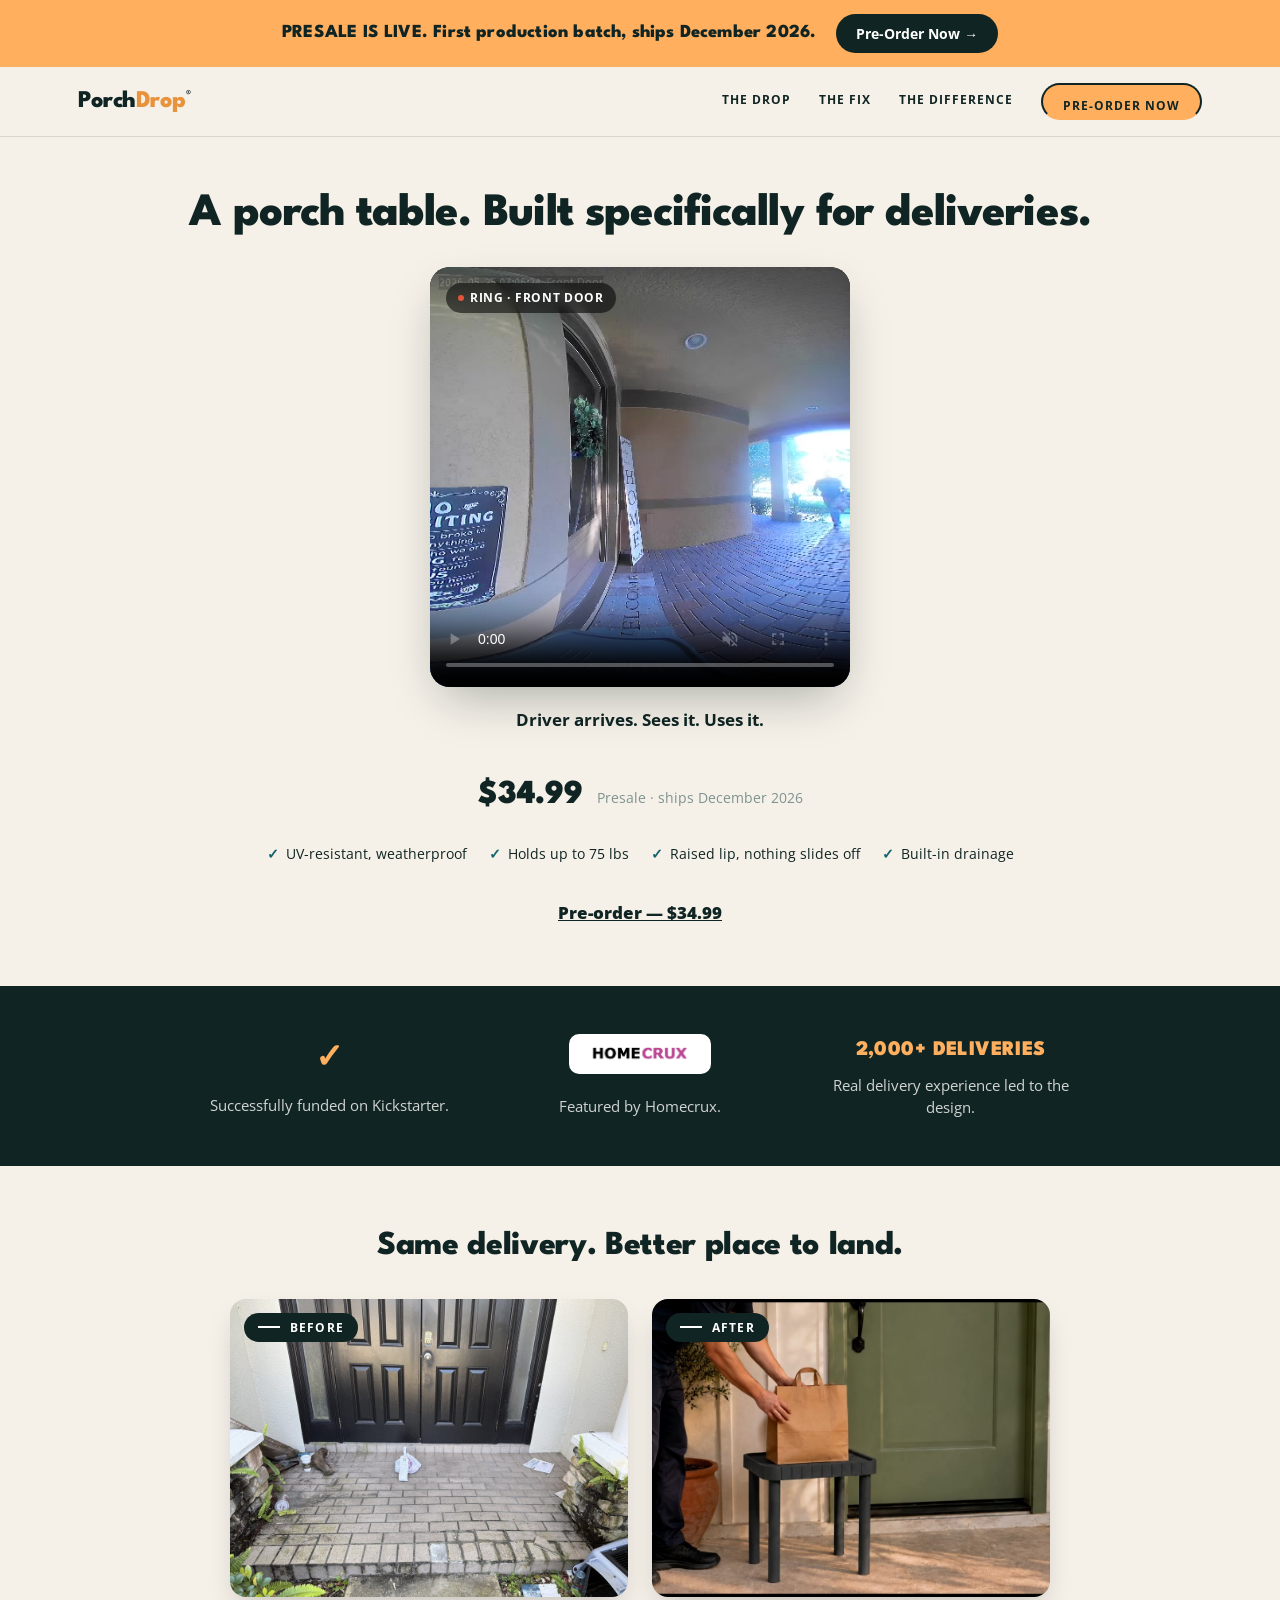
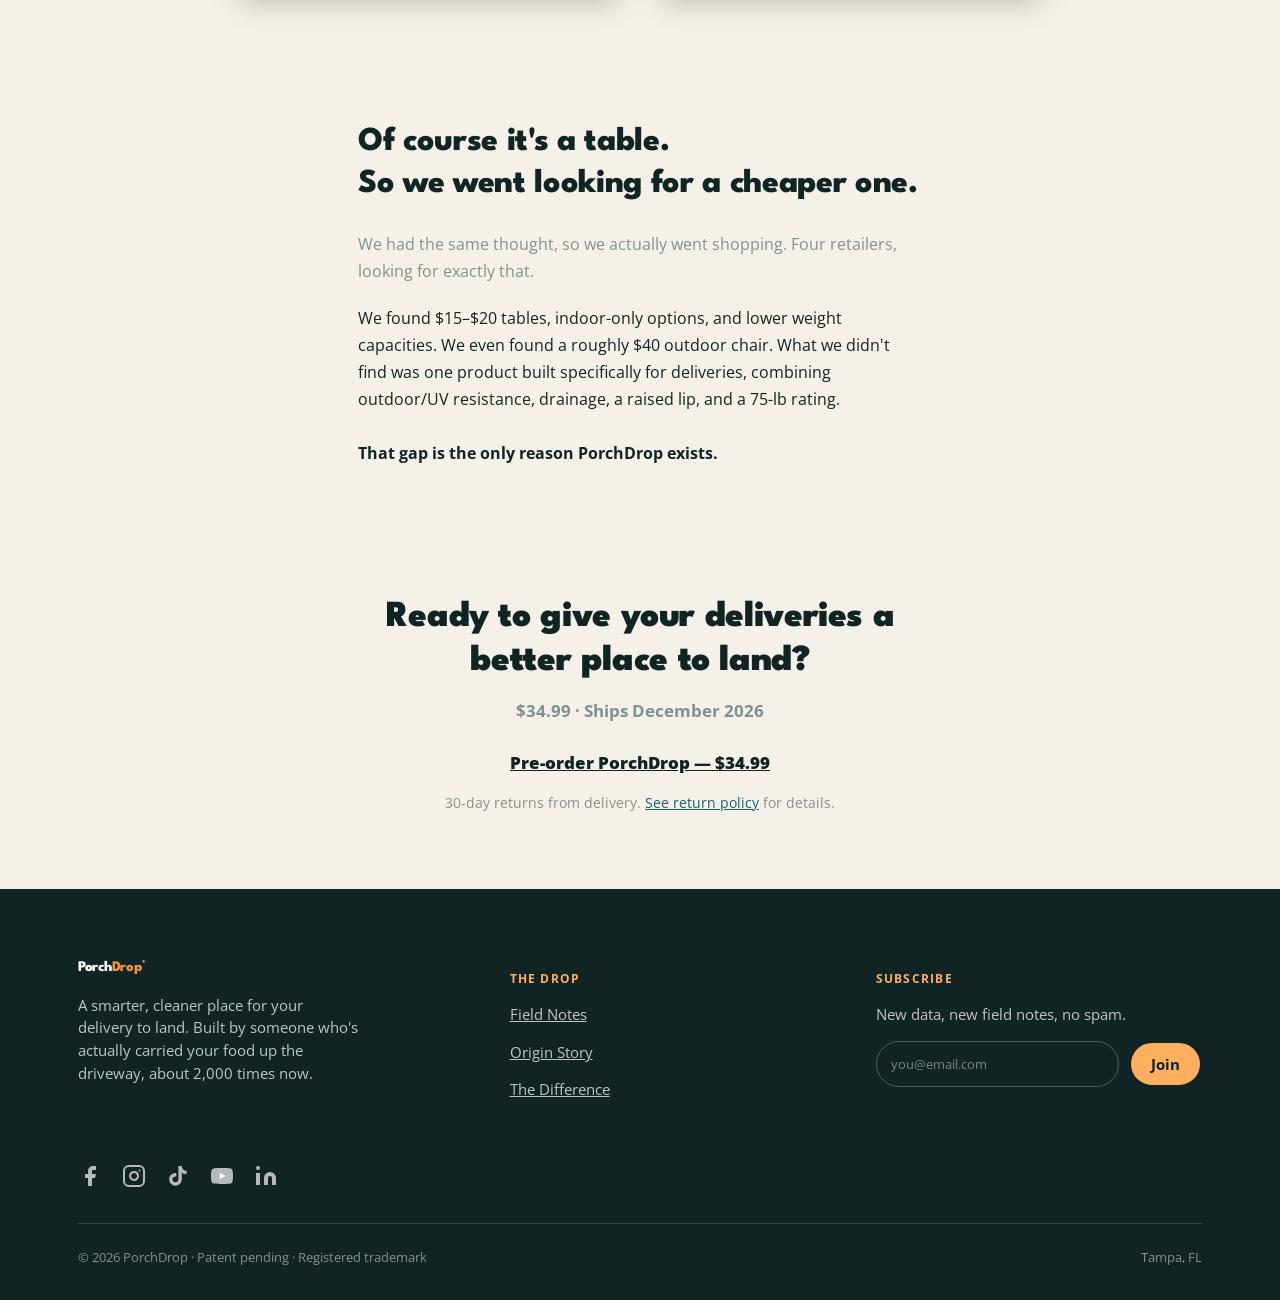
==== index.html @ 4076ff15 "Add files via upload" ====
<!DOCTYPE html>
<html lang="en">
<head>
<meta charset="UTF-8">
<meta name="viewport" content="width=device-width, initial-scale=1.0">
<!-- Google tag (gtag.js) -->
<script async src="https://www.googletagmanager.com/gtag/js?id=G-DHN7HHW81Y"></script>
<script>
  window.dataLayer = window.dataLayer || [];
  function gtag(){dataLayer.push(arguments);}
  gtag('js', new Date());
  gtag('config', 'G-DHN7HHW81Y');
</script>
<title>PorchDrop: The Porch Delivery Stand, Documented</title>
<meta name="description" content="Built from 2,000+ real DoorDash deliveries. PorchDrop is a UV-resistant, weatherproof delivery stand that keeps food and packages off the ground. Presale now.">
<link rel="canonical" href="https://myporchdrop.com/">
<meta property="og:title" content="PorchDrop: The Porch Delivery Stand, Documented">
<meta property="og:description" content="Built from 2,000+ real DoorDash deliveries. PorchDrop is a UV-resistant, weatherproof delivery stand that keeps food and packages off the ground. Presale now.">
<meta property="og:image" content="https://raw.githubusercontent.com/ru058197/myporchdrop-site/main/images/porchdrop-social-card.jpg">
<meta property="og:type" content="website">
<meta property="og:url" content="https://myporchdrop.com">
<meta name="twitter:card" content="summary_large_image">
<meta name="twitter:title" content="PorchDrop: The Porch Delivery Stand, Documented">
<meta name="twitter:description" content="Built from 2,000+ real DoorDash deliveries. PorchDrop is a UV-resistant, weatherproof delivery stand that keeps food and packages off the ground. Presale now.">
<meta name="twitter:image" content="https://raw.githubusercontent.com/ru058197/myporchdrop-site/main/images/porchdrop-social-card.jpg">
<link rel="preconnect" href="https://fonts.googleapis.com">
<link rel="preconnect" href="https://fonts.gstatic.com" crossorigin>
<link href="https://fonts.googleapis.com/css2?family=League+Spartan:wght@400;500;600;700;800;900&family=Open+Sans:ital,wght@0,400;0,600;0,700;1,400&display=swap" rel="stylesheet">
<style>
  :root{
    --teal:#1D828D;
    --teal-dark:#15636C;
    --orange:#FFAF5E;
    --orange-dark:#E8923C;
    --cream:#F5F0E8;
    --paper:#F3EFE6;
    --ink:#102523;
    --ink-soft:#7E938F;
    --peach:#FBDDC0;
    --rec:#E2553A;
    --line: rgba(25,24,28,0.12);
    --radius: 16px;
  }
  *{box-sizing:border-box;}
  html{scroll-behavior:smooth;}
  @media (prefers-reduced-motion: reduce){ html{scroll-behavior:auto;} *{animation-duration:0.01ms !important; transition-duration:0.01ms !important;} }
  body{
    margin:0;
    background:var(--cream);
    color:var(--ink);
    font-family:'Open Sans',sans-serif;
    font-size:16px;
    line-height:1.55;
    -webkit-font-smoothing:antialiased;
  }
  img{max-width:100%;display:block;}
  a{color:inherit;}
  .wrap{max-width:1180px;margin:0 auto;padding:0 28px;}
  h1,h2,h3{font-family:'League Spartan',sans-serif;font-weight:800;line-height:1.08;margin:0;letter-spacing:-0.02em;}
  .eyebrow{
    font-family:'Open Sans',sans-serif;
    font-size:0.72rem;
    letter-spacing:0.14em;
    text-transform:uppercase;
    color:var(--teal-dark);
    font-weight:700;
    display:inline-flex;
    align-items:center;
    gap:8px;
  }
  .eyebrow::before{content:"●";color:var(--rec);font-size:0.6rem;}

  /* ---------- MASTHEAD ---------- */
  header.masthead{
    position:sticky;top:0;z-index:50;
    background:var(--cream);
    border-bottom:1px solid var(--line);
  }
  .masthead-inner{
    display:flex;align-items:center;justify-content:space-between;
    padding:16px 28px;max-width:1180px;margin:0 auto;
  }
  .logo{
    font-family:'League Spartan',sans-serif;font-weight:800;font-size:1.5rem;
    text-decoration:none;letter-spacing:-0.02em;
  }
  .logo span{color:var(--orange-dark);}
  nav.primary{display:flex;align-items:center;gap:28px;}
  nav.primary a{
    font-family:'Open Sans',sans-serif;font-size:0.78rem;text-transform:uppercase;
    letter-spacing:0.08em;text-decoration:none;color:var(--ink);font-weight:700;
    padding-bottom:2px;border-bottom:2px solid transparent;
  }
  nav.primary a:hover{border-bottom-color:var(--orange);}
  .btn{
    display:inline-flex;align-items:center;gap:8px;
    background:var(--orange);color:var(--ink);
    font-family:'Open Sans',sans-serif;font-weight:700;font-size:0.92rem;
    padding:11px 20px;border-radius:999px;text-decoration:none;
    border:2px solid var(--ink);
    transition:transform .15s ease, box-shadow .15s ease;
  }
  .btn:hover{transform:translateY(-2px);box-shadow:3px 4px 0 var(--ink);}
  .btn.ghost{background:transparent;border:2px solid var(--ink);}
  @media (max-width:760px){
    nav.primary{display:none;}
  }
  .hamburger{
    display:none;background:none;border:none;cursor:pointer;padding:8px;
    flex-direction:column;gap:5px;justify-content:center;
  }
  .hamburger span{display:block;width:24px;height:2px;background:var(--ink);border-radius:2px;transition:transform .2s ease, opacity .2s ease;}
  .hamburger[aria-expanded="true"] span:nth-child(1){transform:translateY(7px) rotate(45deg);}
  .hamburger[aria-expanded="true"] span:nth-child(2){opacity:0;}
  .hamburger[aria-expanded="true"] span:nth-child(3){transform:translateY(-7px) rotate(-45deg);}
  @media (max-width:760px){.hamburger{display:flex;}}
  .mobile-menu{
    display:none;flex-direction:column;gap:4px;
    position:absolute;top:100%;left:0;right:0;
    background:var(--cream);border-bottom:1px solid var(--line);
    padding:10px 28px 22px;z-index:60;
    box-shadow:0 14px 24px -12px rgba(25,24,28,0.18);
  }
  .mobile-menu.open{display:flex;}
  .mobile-menu a{
    font-family:'Open Sans',sans-serif;font-size:0.95rem;font-weight:700;
    color:var(--ink);text-decoration:none;padding:12px 4px;
    border-bottom:1px solid var(--line);
  }
  .mobile-menu a:last-child{border-bottom:none;}
  .mobile-menu a.btn{border-bottom:none;text-align:center;margin-top:8px;color:var(--ink)!important;padding:13px 20px;}
  @media (min-width:761px){.mobile-menu{display:none !important;}}

  /* ---------- HERO ---------- */
  .hero{padding:64px 0 80px;}
  .hero-grid{
    display:grid;grid-template-columns:1.1fr 0.9fr;gap:56px;align-items:start;
  }
  .hero .proof-card{margin-top:6px;}
  .hero .proof-card img{aspect-ratio:3/4;object-fit:cover;object-position:bottom;}
  .hero h1{font-size:clamp(2.4rem,4.4vw,3.6rem);margin:18px 0 20px;}
  .hero h1 mark{background:none;color:var(--teal);}
  .hero .dek{font-size:1.15rem;color:var(--ink-soft);max-width:520px;margin-bottom:30px;}
  .hero-ctas{display:flex;gap:18px;align-items:center;flex-wrap:wrap;}
  .text-link{
    font-family:'Open Sans',sans-serif;font-size:0.85rem;text-decoration:underline;
    text-decoration-color:var(--orange-dark);font-weight:700;
  }

  /* ---------- PROOF CARD (signature element) ---------- */
  .proof-card{
    position:relative;border-radius:var(--radius);overflow:hidden;
    background:var(--ink);box-shadow:0 14px 30px -10px rgba(25,24,28,0.35);
  }
  .proof-card::before{
    content:"";position:absolute;top:0;left:0;width:34px;height:34px;
    background:var(--cream);border-radius:0 0 100% 0;z-index:3;
  }
  .proof-card::after{
    content:"";position:absolute;top:7px;left:7px;width:13px;height:13px;
    border-radius:50%;border:2px solid var(--ink);z-index:4;
  }
  .proof-card img{width:100%;height:100%;object-fit:cover;display:block;}
  .proof-card .rec-tag{
    position:absolute;top:10px;right:10px;z-index:4;
    display:flex;align-items:center;gap:5px;
    background:rgba(25,24,28,0.55);color:#fff;
    font-family:'Open Sans',sans-serif;font-size:0.62rem;letter-spacing:0.06em;
    padding:4px 9px 4px 7px;border-radius:999px;
  }
  .rec-tag .dot{width:6px;height:6px;border-radius:50%;background:var(--rec);animation:pulse 1.6s infinite;}
  @keyframes pulse{0%,100%{opacity:1;}50%{opacity:0.35;}}
  .proof-card .stamp{
    position:absolute;left:0;bottom:0;right:0;z-index:4;
    background:linear-gradient(0deg, rgba(25,24,28,0.88), rgba(25,24,28,0));
    color:#fff;padding:26px 16px 12px;
    font-family:'Open Sans',sans-serif;font-size:0.72rem;letter-spacing:0.04em;
  }
  .proof-card .stamp b{display:block;font-size:0.78rem;letter-spacing:0.08em;color:var(--orange);margin-bottom:2px;}
  .proof-card.is-quote{background:var(--ink);padding:0;}
  .proof-card.is-quote .stamp-top{
    position:relative;display:flex;justify-content:space-between;align-items:center;
    padding:10px 18px 0 40px;
  }
  .proof-card.is-quote .stamp-top span{
    font-family:'Open Sans',sans-serif;font-size:0.7rem;letter-spacing:0.08em;
    color:var(--orange);text-transform:uppercase;
  }
  .proof-card.is-quote blockquote{
    margin:14px 18px 20px;color:#fff;font-family:'Open Sans',sans-serif;
    font-size:1.02rem;line-height:1.6;
  }
  .proof-card.is-quote footer{
    margin:0 18px 18px;font-family:'Open Sans',sans-serif;font-size:0.85rem;color:rgba(255,255,255,0.6);
  }
  .proof-card.is-stat{background:var(--paper);}
  .proof-card.is-stat .stamp-top{padding:10px 18px 0 40px;}
  .proof-card.is-stat .stamp-top span{
    font-family:'Open Sans',sans-serif;font-size:0.68rem;letter-spacing:0.08em;color:var(--teal-dark);text-transform:uppercase;font-weight:700;
  }
  .proof-card.is-stat .big{
    font-family:'League Spartan',sans-serif;font-weight:800;font-size:2.6rem;color:var(--ink);
    margin:6px 18px 0;line-height:1;
  }
  .proof-card.is-stat p{margin:10px 18px 18px;font-size:0.92rem;color:var(--ink-soft);}
  .proof-card.is-stat .src{
    margin:0 18px 16px;font-family:'Open Sans',sans-serif;font-size:0.65rem;color:var(--ink-soft);opacity:0.7;
  }

  .burst{
    display:inline-block;position:relative;flex-shrink:0;
    animation:burst-pulse 2.4s ease-in-out infinite;
  }
  .burst svg{display:block;}
  .burst-text{
    position:absolute;inset:0;display:flex;align-items:center;justify-content:center;
    text-align:center;font-family:'League Spartan',sans-serif;font-weight:900;
    font-size:0.8rem;line-height:1.3;letter-spacing:0.03em;text-transform:uppercase;
    color:var(--ink);padding:18px;
  }
  @keyframes burst-pulse{
    0%,100%{transform:scale(1) rotate(-6deg);}
    50%{transform:scale(1.06) rotate(-6deg);}
  }
  .reveal{opacity:0;transform:translateY(18px);transition:opacity .6s ease, transform .6s ease;}
  .reveal.in{opacity:1;transform:translateY(0);}

  /* ---------- SECTIONS ---------- */
  section{padding:78px 0;}
  section.dark{background:var(--ink);color:var(--cream);}
  section.dark h1,section.dark h2,section.dark h3{color:#FFFFFF;}
  .section-head{max-width:680px;margin-bottom:42px;}
  .section-head h2{font-size:clamp(1.8rem,3vw,2.5rem);margin-top:14px;}
  .section-head p{color:var(--ink-soft);font-size:1.05rem;margin-top:14px;}
  section.dark .section-head p{color:rgba(255,255,255,0.85);}
  section.dark .eyebrow{color:var(--orange);}
  section.dark .eyebrow::before{color:var(--orange);}

  .grid-3{display:grid;grid-template-columns:repeat(3,1fr);gap:24px;}
  .grid-2{display:grid;grid-template-columns:repeat(2,1fr);gap:24px;}
  @media (max-width:860px){
    .hero-grid{grid-template-columns:1fr;}
    .grid-3{grid-template-columns:1fr;}
    .grid-2{grid-template-columns:1fr;}
  }

  .photo-card{border-radius:var(--radius);overflow:hidden;position:relative;background:var(--ink);box-shadow:0 14px 30px -10px rgba(25,24,28,0.3);}
  .photo-card img{aspect-ratio:4/5;object-fit:cover;width:100%;}
  .case-tag{
    position:absolute;top:10px;left:10px;z-index:4;
    background:rgba(25,24,28,0.6);color:#fff;
    font-size:0.62rem;letter-spacing:0.06em;font-weight:700;
    padding:4px 9px;border-radius:999px;text-transform:uppercase;
  }
  .ba-label{
    display:inline-flex;align-items:center;gap:10px;
    font-size:0.78rem;font-weight:800;letter-spacing:0.12em;text-transform:uppercase;
    margin-bottom:18px;
  }
  .ba-label.before{color:var(--rec);}
  .ba-label.after{color:var(--teal-dark);}
  .ba-label::before{content:"";width:22px;height:2px;background:currentColor;}
  .ba-block{margin-bottom:56px;}
  .ba-block:last-child{margin-bottom:0;}
  .photo-card .cap{
    padding:14px 16px;background:var(--cream);
    font-family:'Open Sans',sans-serif;font-size:0.82rem;color:var(--ink);
  }

  /* ---------- ORIGIN TEASER ---------- */
  .origin{
    background:var(--teal);color:#fff;border-radius:24px;padding:50px;
    display:grid;grid-template-columns:auto 1fr;gap:36px;align-items:center;
  }
  .origin .date-badge{
    font-family:'Open Sans',sans-serif;background:var(--ink);color:var(--orange);
    padding:14px 18px;border-radius:12px;font-size:0.85rem;text-align:center;white-space:nowrap;
  }
  .origin h3{color:#fff;font-size:1.7rem;margin-bottom:14px;}
  .origin p{color:rgba(255,255,255,0.88);font-size:1.05rem;max-width:560px;}
  .origin a{color:var(--orange);font-family:'Open Sans',sans-serif;font-weight:700;text-decoration:underline;font-size:0.9rem;}
  @media (max-width:700px){.origin{grid-template-columns:1fr;padding:32px;}}

  /* ---------- SPEC SHEET ---------- */
  .spec-wrap{display:grid;grid-template-columns:0.9fr 1.1fr;gap:48px;align-items:center;}
  @media (max-width:860px){.spec-wrap{grid-template-columns:1fr;}}
  .spec-table{font-family:'Open Sans',sans-serif;font-size:0.92rem;border-top:1px solid var(--line);}
  .spec-row{display:flex;justify-content:space-between;padding:14px 0;border-bottom:1px solid var(--line);gap:20px;}
  .spec-row .k{color:var(--ink-soft);letter-spacing:0.05em;}
  .spec-row .v{font-weight:700;text-align:right;}
  .price-tag{
    display:flex;align-items:baseline;gap:10px;margin:26px 0 18px;
  }
  .price-tag .amt{font-family:'League Spartan',sans-serif;font-weight:800;font-size:2.6rem;}
  .price-tag .unit{color:var(--ink-soft);font-family:'Open Sans',sans-serif;font-size:0.85rem;}

  /* ---------- FAQ ---------- */
  .faq-item{
    border:1px solid rgba(251,250,248,0.12);border-radius:14px;
    padding:6px 22px;margin-bottom:14px;background:rgba(251,250,248,0.03);
    transition:background .2s ease, border-color .2s ease;
  }
  .faq-item:hover{background:rgba(251,250,248,0.06);border-color:rgba(251,250,248,0.22);}
  .faq-item summary{
    font-family:'Open Sans',sans-serif;font-weight:700;font-size:1.05rem;cursor:pointer;
    list-style:none;display:flex;justify-content:space-between;align-items:center;
    padding:18px 0;color:#fff;gap:20px;
  }
  .faq-item summary::-webkit-details-marker{display:none;}
  .faq-item summary .icon{
    flex-shrink:0;width:26px;height:26px;border-radius:50%;
    border:1.5px solid var(--orange);color:var(--orange);
    display:flex;align-items:center;justify-content:center;
    font-size:1.1rem;line-height:1;transition:transform .25s ease;
  }
  .faq-item summary .icon::after{content:"+";}
  .faq-item[open] summary .icon{transform:rotate(45deg);}
  .faq-item p{color:rgba(255,255,255,0.88);margin:0 0 20px;max-width:680px;line-height:1.6;}

  /* ---------- FOOTER ---------- */
  footer.site-footer{background:var(--ink);color:var(--cream);padding:64px 0 32px;}
  .footer-grid{display:grid;grid-template-columns:1.2fr 1fr 1fr;gap:40px;margin-bottom:48px;}
  @media (max-width:760px){.footer-grid{grid-template-columns:1fr;}}
  .footer-grid h4{font-family:'Open Sans',sans-serif;font-size:0.78rem;letter-spacing:0.1em;text-transform:uppercase;color:var(--orange);margin-bottom:14px;}
  .footer-grid p,.footer-grid a{color:rgba(251,250,248,0.75);font-size:0.92rem;}
  .subscribe-row{display:flex;gap:10px;margin-top:14px;flex-wrap:wrap;}
  .subscribe-row input{
    flex:1;min-width:180px;padding:12px 14px;border-radius:999px;border:1px solid rgba(251,250,248,0.25);
    background:transparent;color:#fff;font-family:'Open Sans',sans-serif;
  }
  .subscribe-row input::placeholder{color:rgba(251,250,248,0.45);}
  .fine-print{border-top:1px solid rgba(251,250,248,0.15);padding-top:24px;font-size:0.8rem;color:rgba(251,250,248,0.5);display:flex;justify-content:space-between;flex-wrap:wrap;gap:10px;}

  /* ---------- TODAY'S OBSERVATION ---------- */
  .observation-card{
    max-width:640px;margin:0 auto;background:var(--ink);border-radius:var(--radius);
    padding:30px 32px 26px;position:relative;overflow:hidden;
    box-shadow:0 14px 30px -10px rgba(25,24,28,0.35);
  }
  .observation-card .obs-top{
    display:flex;justify-content:space-between;align-items:center;margin-bottom:18px;
  }
  .observation-card .obs-top span{
    font-family:'Open Sans',sans-serif;font-size:0.7rem;letter-spacing:0.1em;
    color:var(--orange);text-transform:uppercase;font-weight:700;
  }
  .observation-card .obs-date{color:rgba(251,250,248,0.5)!important;font-weight:500!important;}
  .observation-card p{
    color:#fff;font-family:'Open Sans',sans-serif;font-size:1.15rem;line-height:1.55;margin:0;
  }
  .observation-card .obs-sub{
    margin-top:14px;color:rgba(251,250,248,0.55);font-size:0.88rem;
  }
  .funded-banner{background:var(--orange);padding:14px 0;}
  .funded-banner-inner{display:flex;align-items:center;justify-content:center;gap:20px;flex-wrap:wrap;}
  .funded-banner-text{font-family:'League Spartan',sans-serif;font-weight:800;font-size:1.15rem;color:var(--ink);letter-spacing:0.01em;text-align:center;}
  .funded-banner-link{font-family:'Open Sans',sans-serif;font-weight:700;font-size:0.85rem;color:#fff;background:var(--ink);padding:9px 20px;border-radius:999px;text-decoration:none;white-space:nowrap;transition:transform .15s ease;}
  .funded-banner-link:hover{transform:translateY(-2px);}
  @media (max-width:700px){.funded-banner-text{font-size:0.95rem;}.funded-banner-inner{gap:10px;}}
  .press-feature{background:var(--ink);color:#fff;border-radius:24px;padding:40px 50px;display:flex;align-items:center;justify-content:space-between;gap:32px;flex-wrap:wrap;}
  .press-feature .press-badge{font-family:'Open Sans',sans-serif;background:var(--orange);color:var(--ink);padding:10px 16px;border-radius:999px;font-size:0.72rem;font-weight:700;letter-spacing:0.1em;text-transform:uppercase;white-space:nowrap;display:inline-block;}
  .press-feature p{color:rgba(255,255,255,0.9);font-family:'Open Sans',sans-serif;font-size:1.05rem;max-width:520px;margin:14px 0 0;}
  .press-feature a{color:var(--orange);font-family:'Open Sans',sans-serif;font-weight:700;text-decoration:underline;font-size:0.9rem;margin-top:12px;display:inline-block;}
  @media (max-width:700px){.press-feature{padding:30px;flex-direction:column;align-items:flex-start;}}

  /* ---------- NEW HOMEPAGE FUNNEL (approved redesign) ---------- */
  .hero{padding:52px 0 60px;text-align:center;}
  .hero h1{font-size:clamp(2.2rem,5vw,2.9rem);line-height:1.08;margin:0 0 28px;text-align:center;}

  .hero-video-card{background:#000;border-radius:20px;overflow:hidden;box-shadow:0 20px 50px -14px rgba(16,37,35,0.35);position:relative;max-width:420px;margin:0 auto;}
  .hero-video-card video{width:100%;aspect-ratio:1/1;object-fit:cover;display:block;}
  .rec-tag{position:absolute;top:16px;left:16px;z-index:2;background:rgba(0,0,0,0.55);backdrop-filter:blur(4px);color:#fff;font-family:'Open Sans',sans-serif;font-size:0.72rem;font-weight:700;letter-spacing:0.06em;padding:6px 12px;border-radius:999px;display:flex;align-items:center;gap:6px;}

  .caption{font-family:'Open Sans',sans-serif;font-weight:700;font-size:1.05rem;color:var(--ink);margin:20px 0 36px;}

  .price-row{display:flex;align-items:baseline;justify-content:center;gap:14px;margin-bottom:6px;}
  .price{font-family:'League Spartan',sans-serif;font-weight:900;font-size:2.1rem;color:var(--ink);}
  .price-note{font-family:'Open Sans',sans-serif;font-size:0.85rem;color:var(--ink-soft);}

  .specs{display:flex;flex-wrap:wrap;justify-content:center;gap:10px 22px;margin:22px 0 34px;}
  .spec{font-family:'Open Sans',sans-serif;font-size:0.9rem;color:var(--ink);display:flex;align-items:center;gap:7px;}
  .spec::before{content:"✓";color:var(--teal-dark);font-weight:800;}

  .btn-prominent{padding:17px 34px;font-size:1.05rem;font-weight:800;}

  .trust{background:var(--ink);padding:48px 0;}
  .trust-grid{display:grid;grid-template-columns:repeat(3,1fr);gap:32px;max-width:900px;margin:0 auto;}
  @media (max-width:760px){.trust-grid{grid-template-columns:1fr;gap:36px;}}
  .trust-item{text-align:center;}
  .trust-num{font-family:'League Spartan',sans-serif;font-weight:900;font-size:2.1rem;color:var(--orange);margin-bottom:8px;}
  .trust-mark{font-family:'League Spartan',sans-serif;font-weight:900;font-size:1.3rem;letter-spacing:0.02em;color:var(--orange);margin-bottom:8px;}
  .trust-logo-chip{background:#fff;border-radius:10px;padding:10px 16px;display:inline-block;margin-bottom:14px;}
  .trust-logo{height:20px;width:auto;display:block;}
  .trust-item p{font-family:'Open Sans',sans-serif;font-size:0.92rem;color:rgba(251,250,248,0.82);line-height:1.5;margin:0;max-width:240px;margin-left:auto;margin-right:auto;}

  .search-story{padding:64px 0;}
  .wrap-narrow{max-width:620px;margin:0 auto;padding:0 28px;}
  .search-story h2{font-family:'League Spartan',sans-serif;font-weight:800;font-size:clamp(1.6rem,3.4vw,2.1rem);line-height:1.25;margin:0 0 26px;letter-spacing:-0.01em;}
  .search-story p{font-family:'Open Sans',sans-serif;font-size:1.02rem;line-height:1.65;color:var(--ink);margin:0 0 20px;}
  .search-story .lede{color:var(--ink-soft);}
  .search-story .close{font-weight:700;margin-top:28px;margin-bottom:0;}

  .closing-cta{padding:64px 0 76px;text-align:center;}
  .closing-cta h2{font-family:'League Spartan',sans-serif;font-weight:900;font-size:clamp(1.7rem,3.6vw,2.3rem);line-height:1.2;margin:0 0 14px;letter-spacing:-0.01em;}
  .price-line{font-family:'Open Sans',sans-serif;font-weight:700;font-size:1.05rem;color:var(--ink-soft);margin:0 0 26px;}
  .closing-cta .reassure{font-family:'Open Sans',sans-serif;font-size:0.85rem;color:var(--ink-soft);margin:16px 0 0;}
  .closing-cta .reassure a{color:var(--teal-dark);text-decoration:underline;}

  .before-after{padding:60px 0;}
  .before-after h2{font-family:'League Spartan',sans-serif;font-weight:800;font-size:clamp(1.6rem,3.4vw,2.1rem);line-height:1.2;margin:0 0 32px;text-align:center;letter-spacing:-0.01em;}
  .ba-grid{display:grid;grid-template-columns:1fr 1fr;gap:24px;max-width:820px;margin:0 auto;}
  @media (max-width:700px){.ba-grid{grid-template-columns:1fr;}}
  .ba-item{position:relative;border-radius:var(--radius);overflow:hidden;box-shadow:0 14px 30px -10px rgba(25,24,28,0.25);}
  .ba-item img{width:100%;aspect-ratio:4/3;object-fit:cover;display:block;}
  .ba-label{position:absolute;top:14px;left:14px;z-index:2;background:var(--ink);color:#fff;font-family:'Open Sans',sans-serif;font-size:0.72rem;font-weight:700;letter-spacing:0.1em;text-transform:uppercase;padding:6px 14px;border-radius:999px;}
</style>
<script type="application/ld+json">
{
  "@context": "https://schema.org",
  "@type": "Product",
  "name": "PorchDrop Classic",
  "description": "A UV-resistant, weatherproof porch delivery stand that keeps food and packages off the ground.",
  "image": "https://myporchdrop.com/images/product-closeup.jpg",
  "brand": {
    "@type": "Brand",
    "name": "PorchDrop"
  },
  "offers": {
    "@type": "Offer",
    "url": "https://myporchdrop.myshopify.com/products/porchdrop-classic",
    "priceCurrency": "USD",
    "price": "34.99",
    "availability": "https://schema.org/PreOrder",
    "shippingDetails": {
      "@type": "OfferShippingDetails",
      "shippingRate": {
        "@type": "MonetaryAmount",
        "value": "8.00",
        "currency": "USD"
      },
      "deliveryTime": {
        "@type": "ShippingDeliveryTime",
        "transitTime": {
          "@type": "QuantitativeValue",
          "minValue": 3,
          "maxValue": 5,
          "unitCode": "DAY"
        }
      },
      "shippingDestination": {
        "@type": "DefinedRegion",
        "addressCountry": "US"
      }
    },
    "hasMerchantReturnPolicy": {
      "@type": "MerchantReturnPolicy",
      "returnPolicyCategory": "https://schema.org/MerchantReturnFiniteReturnWindow",
      "merchantReturnDays": 30,
      "returnMethod": "https://schema.org/ReturnByMail",
      "returnFees": "https://schema.org/ReturnShippingFees",
      "applicableCountry": "US"
    }
  }
}
</script>
</head>
<body>

<div class="funded-banner">
  <div class="wrap funded-banner-inner">
    <span class="funded-banner-text">PRESALE IS LIVE. First production batch, ships December 2026.</span>
    <a href="https://myporchdrop.myshopify.com/products/porchdrop-classic" target="_blank" rel="noopener" class="funded-banner-link">Pre-Order Now →</a>
  </div>
</div>

<header class="masthead">
  <div class="masthead-inner">
    <a href="index.html" class="logo">Porch<span>Drop</span><sup style="font-size:0.5em;font-weight:600;">&reg;</sup></a>
    <nav class="primary">
      <a href="field-notes.html" class="nav-link">The Drop</a>
      <a href="#shop" class="nav-link">The Fix</a>
      <a href="the-difference.html" class="nav-link">The Difference</a>
      <a href="#shop" class="btn">Pre-order now</a>
    </nav>
    <button class="hamburger" id="hamburgerBtn" aria-label="Menu" aria-expanded="false" onclick="toggleMobileMenu()">
      <span></span><span></span><span></span>
    </button>
  </div>
  <div class="mobile-menu" id="mobileMenu">
    <a href="field-notes.html">The Drop</a>
    <a href="#shop">The Fix</a>
    <a href="the-difference.html">The Difference</a>
    <a href="#shop" class="btn">Pre-order now</a>
  </div>
</header>

<section class="hero" id="shop">
  <div class="wrap">
    <h1>A porch table. Built specifically for deliveries.</h1>

    <div class="hero-video-card">
      <span class="rec-tag"><span class="dot"></span>RING · FRONT DOOR</span>
      <video autoplay muted loop controls preload="auto" playsinline poster="images/ring-1-poster.jpg">
        <source src="video/ring-1.mp4" type="video/mp4">
      </video>
    </div>

    <p class="caption">Driver arrives. Sees it. Uses it.</p>

    <div class="price-row">
      <span class="price">$34.99</span>
      <span class="price-note">Presale · ships December 2026</span>
    </div>

    <div class="specs">
      <span class="spec">UV-resistant, weatherproof</span>
      <span class="spec">Holds up to 75 lbs</span>
      <span class="spec">Raised lip, nothing slides off</span>
      <span class="spec">Built-in drainage</span>
    </div>

    <a href="https://myporchdrop.myshopify.com/products/porchdrop-classic" class="btn-prominent">Pre-order — $34.99</a>
  </div>
</section>

<section class="trust">
  <div class="wrap">
    <div class="trust-grid">
      <div class="trust-item">
        <div class="trust-num">✓</div>
        <p>Successfully funded on Kickstarter.</p>
      </div>
      <div class="trust-item">
        <a href="https://www.homecrux.com/porchdrop-protects-food-deliveries-at-your-doorstep/403687/" target="_blank" rel="noopener" style="text-decoration:none;color:inherit;display:block;">
          <div class="trust-logo-chip"><img class="trust-logo" src="images/homecrux-logo.png" alt="Homecrux"></div>
          <p>Featured by Homecrux.</p>
        </a>
      </div>
      <div class="trust-item">
        <div class="trust-mark">2,000+ DELIVERIES</div>
        <p>Real delivery experience led to the design.</p>
      </div>
    </div>
  </div>
</section>

<section class="before-after">
  <div class="wrap">
    <h2>Same delivery. Better place to land.</h2>
    <div class="ba-grid">
      <div class="ba-item">
        <span class="ba-label">Before</span>
        <img src="images/problem-1.jpg" alt="A delivery bag and coffee cup left directly on a brick porch floor by the front door">
      </div>
      <div class="ba-item">
        <span class="ba-label">After</span>
        <img src="images/hero-delivery-poster.jpg" alt="A driver placing a delivery bag on the PorchDrop table">
      </div>
    </div>
  </div>
</section>

<section class="search-story">
  <div class="wrap-narrow">
    <h2>Of course it's a table.<br>So we went looking for a cheaper one.</h2>

    <p class="lede">We had the same thought, so we actually went shopping. Four retailers, looking for exactly that.</p>

    <p>We found $15–$20 tables, indoor-only options, and lower weight capacities. We even found a roughly $40 outdoor chair. What we didn't find was one product built specifically for deliveries, combining outdoor/UV resistance, drainage, a raised lip, and a 75-lb rating.</p>

    <p class="close">That gap is the only reason PorchDrop exists.</p>
  </div>
</section>

<section class="closing-cta">
  <div class="wrap-narrow">
    <h2>Ready to give your deliveries a better place to land?</h2>
    <p class="price-line">$34.99 · Ships December 2026</p>
    <a href="https://myporchdrop.myshopify.com/products/porchdrop-classic" class="btn-prominent">Pre-order PorchDrop — $34.99</a>
    <p class="reassure">30-day returns from delivery. <a href="https://myporchdrop.myshopify.com/policies/refund-policy">See return policy</a> for details.</p>
  </div>
</section>

<footer class="site-footer">
  <div class="wrap">
    <div class="footer-grid">
      <div>
        <a href="index.html" class="logo" style="color:#fff;">Porch<span>Drop</span><sup style="font-size:0.5em;font-weight:600;">&reg;</sup></a>
        <p style="margin-top:14px;max-width:280px;">A smarter, cleaner place for your delivery to land. Built by someone who's actually carried your food up the driveway, about 2,000 times now.</p>
      </div>
      <div>
        <h4>The Drop</h4>
        <p><a href="field-notes.html">Field Notes</a></p>
        <p><a href="origin-story.html">Origin Story</a></p>
        <p><a href="the-difference.html">The Difference</a></p>
      </div>
      <div>
        <h4>Subscribe</h4>
        <p>New data, new field notes, no spam.</p>
        <form action="https://myporchdrop.us15.list-manage.com/subscribe/post?u=5f2ee32a6f1c39ecd1f77d104&amp;id=20f4992905&amp;f_id=00b9c2e1f0" method="post" target="_blank" novalidate class="subscribe-row">
          <input type="email" name="EMAIL" placeholder="you@email.com" required>
          <div aria-hidden="true" style="position:absolute;left:-5000px;"><input type="text" name="b_5f2ee32a6f1c39ecd1f77d104_20f4992905" tabindex="-1" value=""></div>
          <button type="submit" class="btn" style="border:2px solid var(--ink);cursor:pointer;">Join</button>
        </form>
      </div>
    </div>
    <div style="display:flex;gap:20px;align-items:center;margin-bottom:28px;flex-wrap:wrap;">
      <a href="https://www.facebook.com/PorchDropOfficial" target="_blank" rel="noopener" title="Facebook" style="color:rgba(251,250,248,0.7);transition:color .2s;" onmouseover="this.style.color='#FFAF5E'" onmouseout="this.style.color='rgba(251,250,248,0.7)'">
        <svg width="24" height="24" viewBox="0 0 24 24" fill="currentColor"><path d="M18 2h-3a5 5 0 0 0-5 5v3H7v4h3v8h4v-8h3l1-4h-4V7a1 1 0 0 1 1-1h3z"/></svg>
      </a>
      <a href="https://www.instagram.com/myporchdrop/" target="_blank" rel="noopener" title="Instagram" style="color:rgba(251,250,248,0.7);transition:color .2s;" onmouseover="this.style.color='#FFAF5E'" onmouseout="this.style.color='rgba(251,250,248,0.7)'">
        <svg width="24" height="24" viewBox="0 0 24 24" fill="none" stroke="currentColor" stroke-width="2" stroke-linecap="round" stroke-linejoin="round"><rect x="2" y="2" width="20" height="20" rx="5" ry="5"/><path d="M16 11.37A4 4 0 1 1 12.63 8 4 4 0 0 1 16 11.37z"/><line x1="17.5" y1="6.5" x2="17.51" y2="6.5"/></svg>
      </a>
      <a href="https://www.tiktok.com/@myporchdrop" target="_blank" rel="noopener" title="TikTok" style="color:rgba(251,250,248,0.7);transition:color .2s;" onmouseover="this.style.color='#FFAF5E'" onmouseout="this.style.color='rgba(251,250,248,0.7)'">
        <svg width="24" height="24" viewBox="0 0 24 24" fill="currentColor"><path d="M19.59 6.69a4.83 4.83 0 0 1-3.77-4.25V2h-3.45v13.67a2.89 2.89 0 0 1-2.88 2.5 2.89 2.89 0 0 1-2.89-2.89 2.89 2.89 0 0 1 2.89-2.89c.28 0 .54.04.79.1V9.01a6.32 6.32 0 0 0-.79-.05 6.34 6.34 0 0 0-6.34 6.34 6.34 6.34 0 0 0 6.34 6.34 6.34 6.34 0 0 0 6.33-6.34V8.69a8.16 8.16 0 0 0 4.77 1.52V6.75a4.85 4.85 0 0 1-1-.06z"/></svg>
      </a>
      <a href="https://www.youtube.com/@PorchDrop" target="_blank" rel="noopener" title="YouTube" style="color:rgba(251,250,248,0.7);transition:color .2s;" onmouseover="this.style.color='#FFAF5E'" onmouseout="this.style.color='rgba(251,250,248,0.7)'">
        <svg width="24" height="24" viewBox="0 0 24 24" fill="currentColor"><path d="M22.54 6.42a2.78 2.78 0 0 0-1.95-1.96C18.88 4 12 4 12 4s-6.88 0-8.59.46a2.78 2.78 0 0 0-1.95 1.96A29 29 0 0 0 1 12a29 29 0 0 0 .46 5.58A2.78 2.78 0 0 0 3.41 19.6C5.12 20 12 20 12 20s6.88 0 8.59-.46a2.78 2.78 0 0 0 1.95-1.95A29 29 0 0 0 23 12a29 29 0 0 0-.46-5.58z"/><polygon fill="white" points="9.75 15.02 15.5 12 9.75 8.98 9.75 15.02"/></svg>
      </a>
      <a href="https://www.linkedin.com/company/porchdrop/" target="_blank" rel="noopener" title="LinkedIn" style="color:rgba(251,250,248,0.7);transition:color .2s;" onmouseover="this.style.color='#FFAF5E'" onmouseout="this.style.color='rgba(251,250,248,0.7)'">
        <svg width="24" height="24" viewBox="0 0 24 24" fill="currentColor"><path d="M16 8a6 6 0 0 1 6 6v7h-4v-7a2 2 0 0 0-2-2 2 2 0 0 0-2 2v7h-4v-7a6 6 0 0 1 6-6z"/><rect x="2" y="9" width="4" height="12"/><circle cx="4" cy="4" r="2"/></svg>
      </a>
    </div>
    <div class="fine-print">
      <span>© 2026 PorchDrop · Patent pending · Registered trademark</span>
      <span>Tampa, FL</span>
    </div>
  </div>
</footer>

<script>
  const observer = new IntersectionObserver((entries) => {
    entries.forEach(e => { if(e.isIntersecting){ e.target.classList.add('in'); } });
  }, {threshold:0.12});
  document.querySelectorAll('.reveal').forEach(el => observer.observe(el));
</script>

<script>
  function toggleMobileMenu(){
    const menu = document.getElementById('mobileMenu');
    const btn = document.getElementById('hamburgerBtn');
    const isOpen = menu.classList.toggle('open');
    btn.setAttribute('aria-expanded', isOpen ? 'true' : 'false');
  }
</script>

</body>
</html>
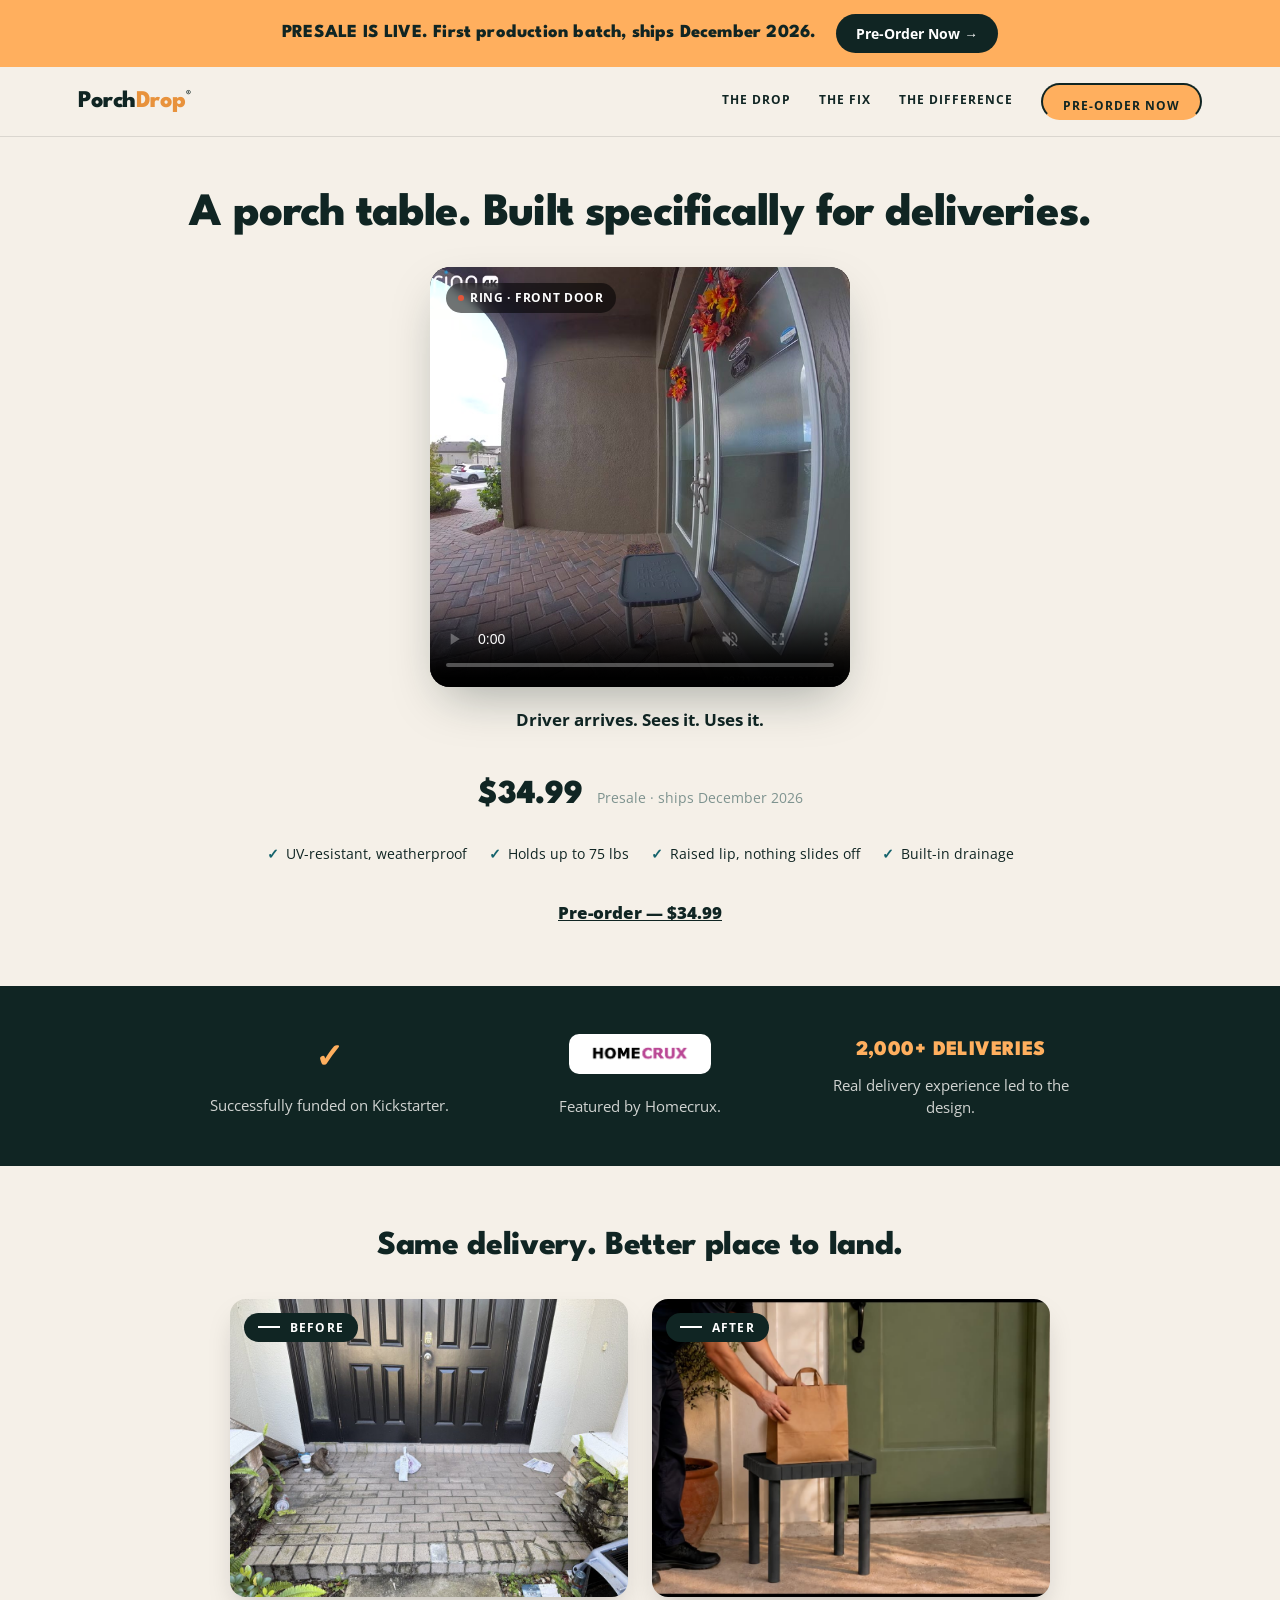
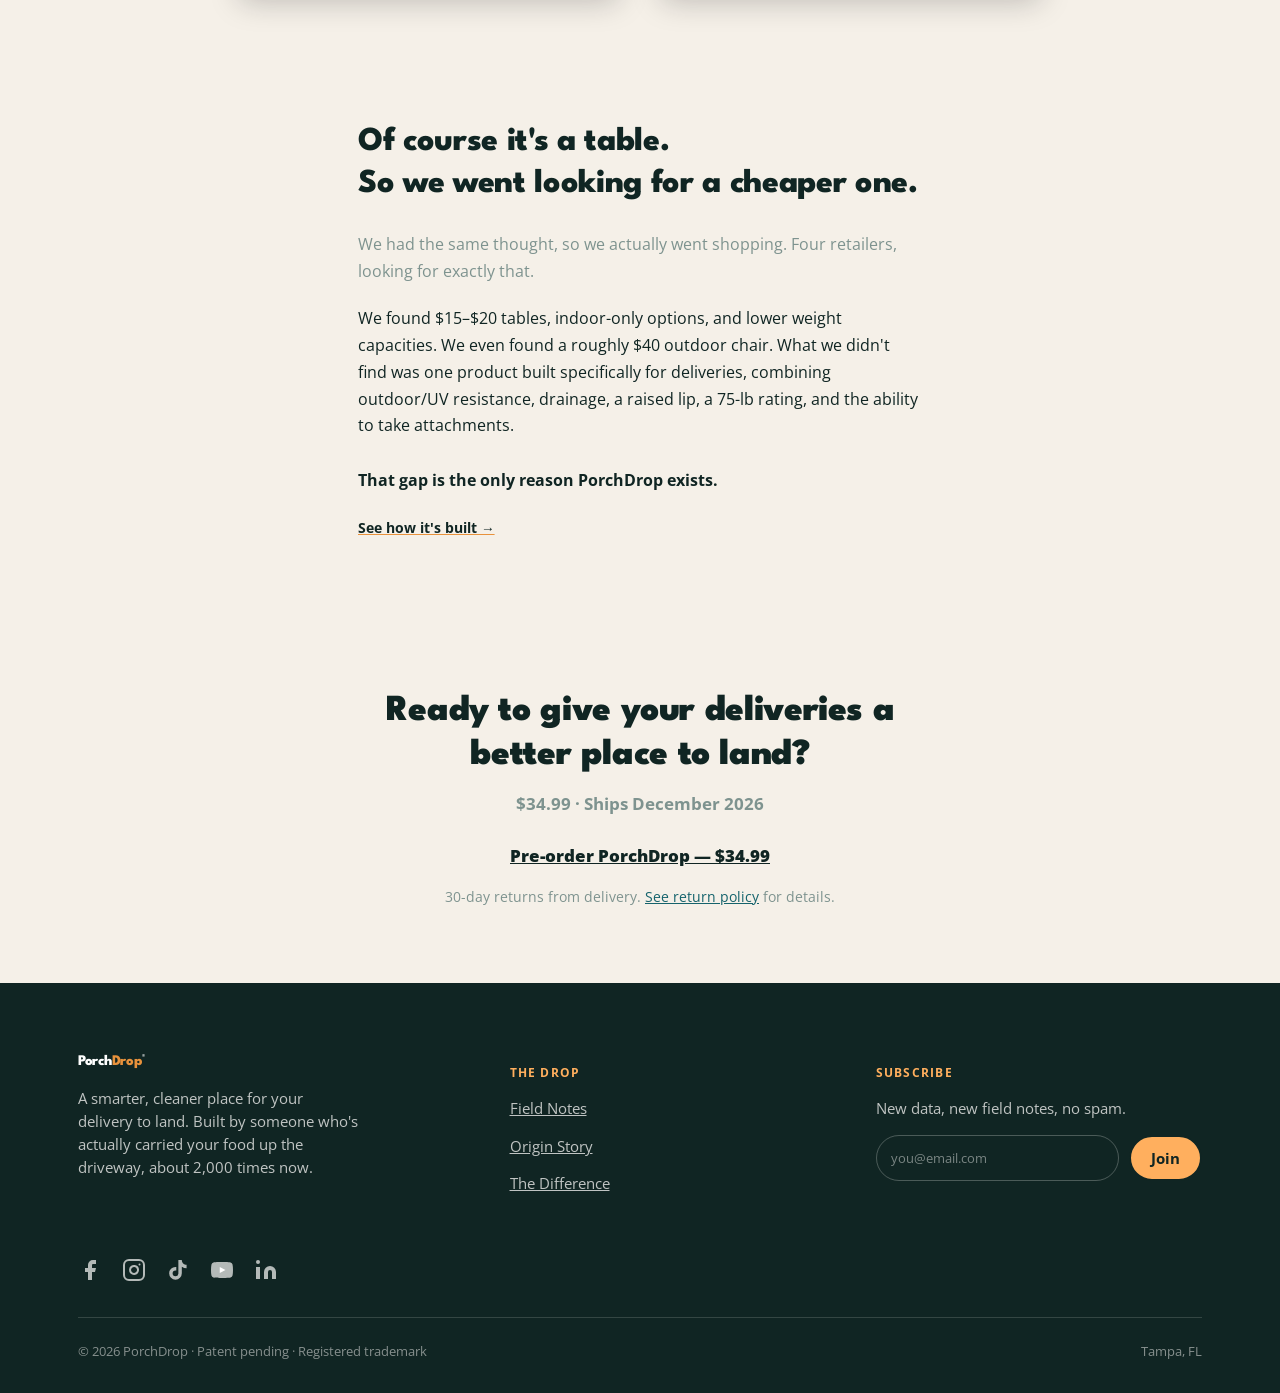
==== commit ef791ee4: "Add files via upload" ====
--- a/index.html
+++ b/index.html
@@ -480,7 +480,7 @@
       <a href="field-notes.html" class="nav-link">The Drop</a>
       <a href="#shop" class="nav-link">The Fix</a>
       <a href="the-difference.html" class="nav-link">The Difference</a>
-      <a href="#shop" class="btn">Pre-order now</a>
+      <a href="https://myporchdrop.myshopify.com/products/porchdrop-classic" target="_blank" rel="noopener" class="btn">Pre-order now</a>
     </nav>
     <button class="hamburger" id="hamburgerBtn" aria-label="Menu" aria-expanded="false" onclick="toggleMobileMenu()">
       <span></span><span></span><span></span>
@@ -490,7 +490,7 @@
     <a href="field-notes.html">The Drop</a>
     <a href="#shop">The Fix</a>
     <a href="the-difference.html">The Difference</a>
-    <a href="#shop" class="btn">Pre-order now</a>
+    <a href="https://myporchdrop.myshopify.com/products/porchdrop-classic" target="_blank" rel="noopener" class="btn">Pre-order now</a>
   </div>
 </header>
 
@@ -566,9 +566,10 @@
 
     <p class="lede">We had the same thought, so we actually went shopping. Four retailers, looking for exactly that.</p>
 
-    <p>We found $15–$20 tables, indoor-only options, and lower weight capacities. We even found a roughly $40 outdoor chair. What we didn't find was one product built specifically for deliveries, combining outdoor/UV resistance, drainage, a raised lip, and a 75-lb rating.</p>
+    <p>We found $15–$20 tables, indoor-only options, and lower weight capacities. We even found a roughly $40 outdoor chair. What we didn't find was one product built specifically for deliveries, combining outdoor/UV resistance, drainage, a raised lip, a 75-lb rating, and the ability to take attachments.</p>
 
     <p class="close">That gap is the only reason PorchDrop exists.</p>
+    <p style="margin-top:20px;"><a href="the-difference.html" class="text-link">See how it's built →</a></p>
   </div>
 </section>
 
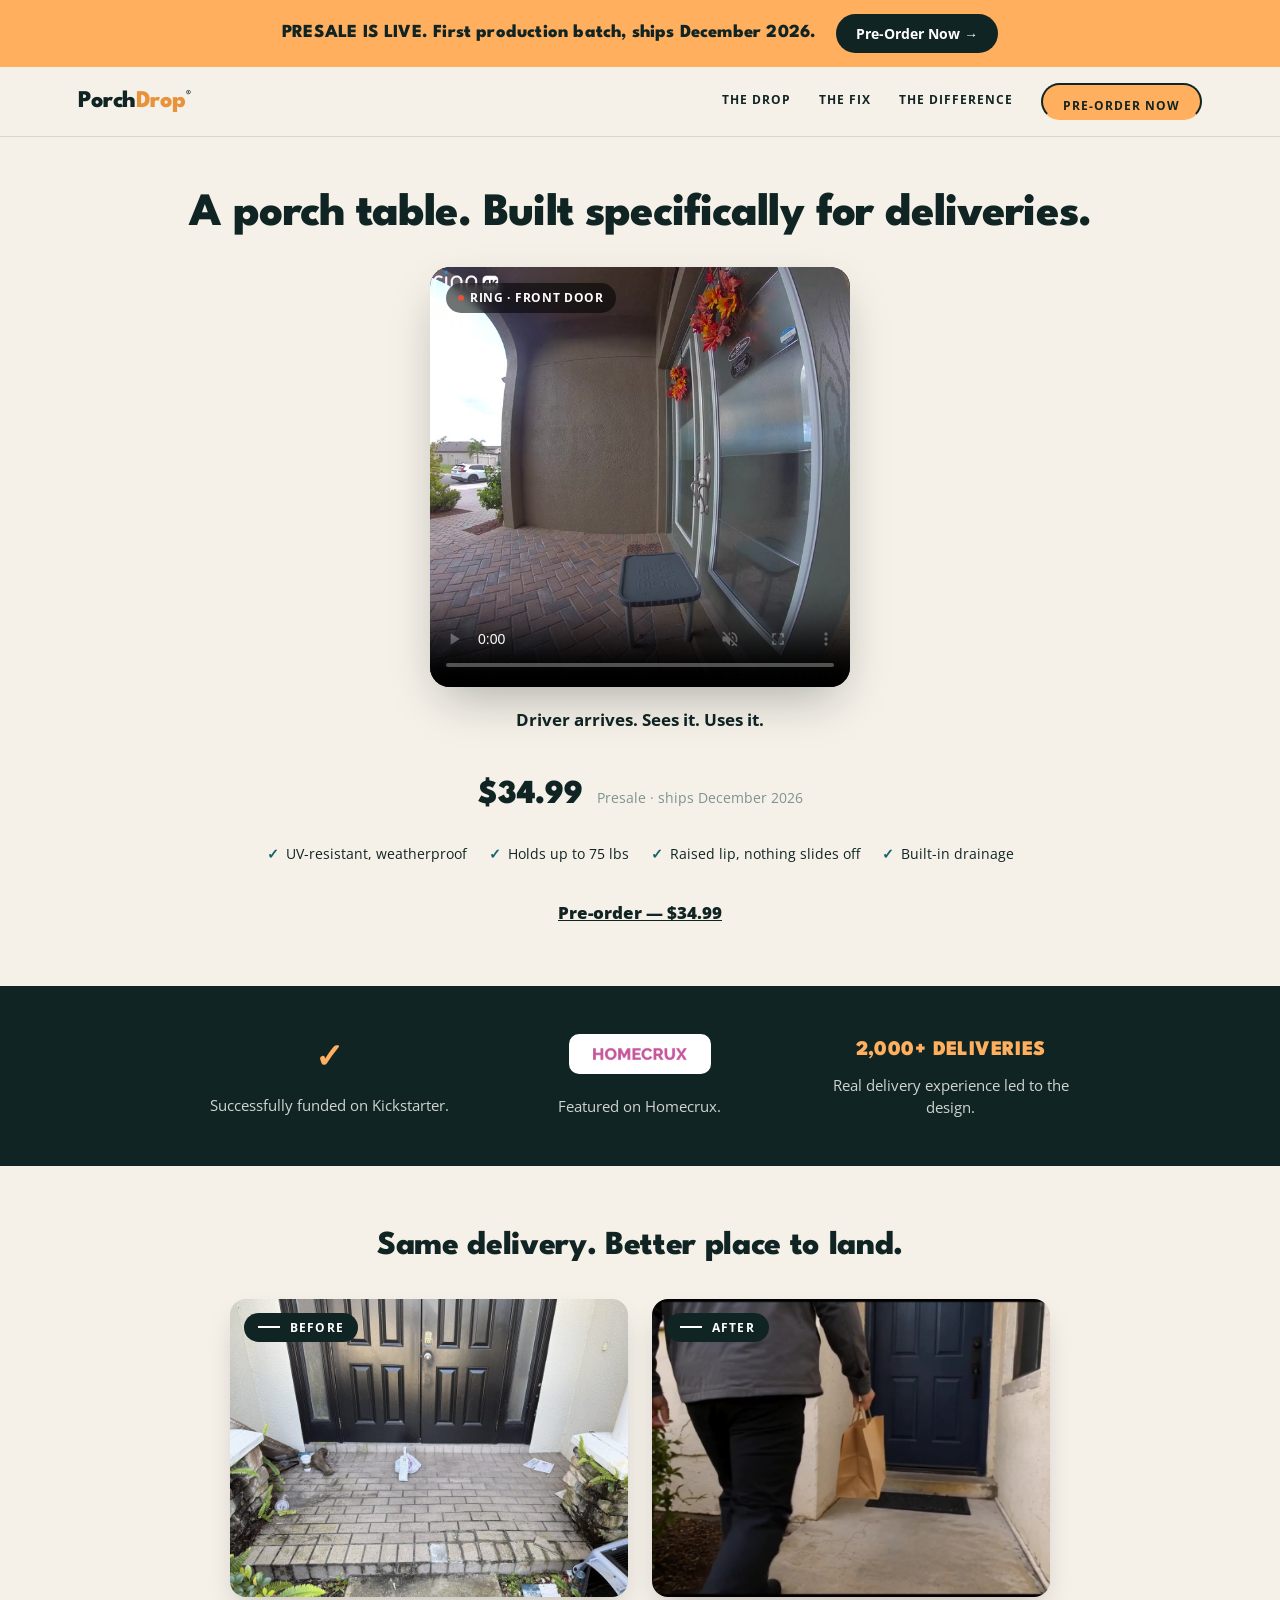
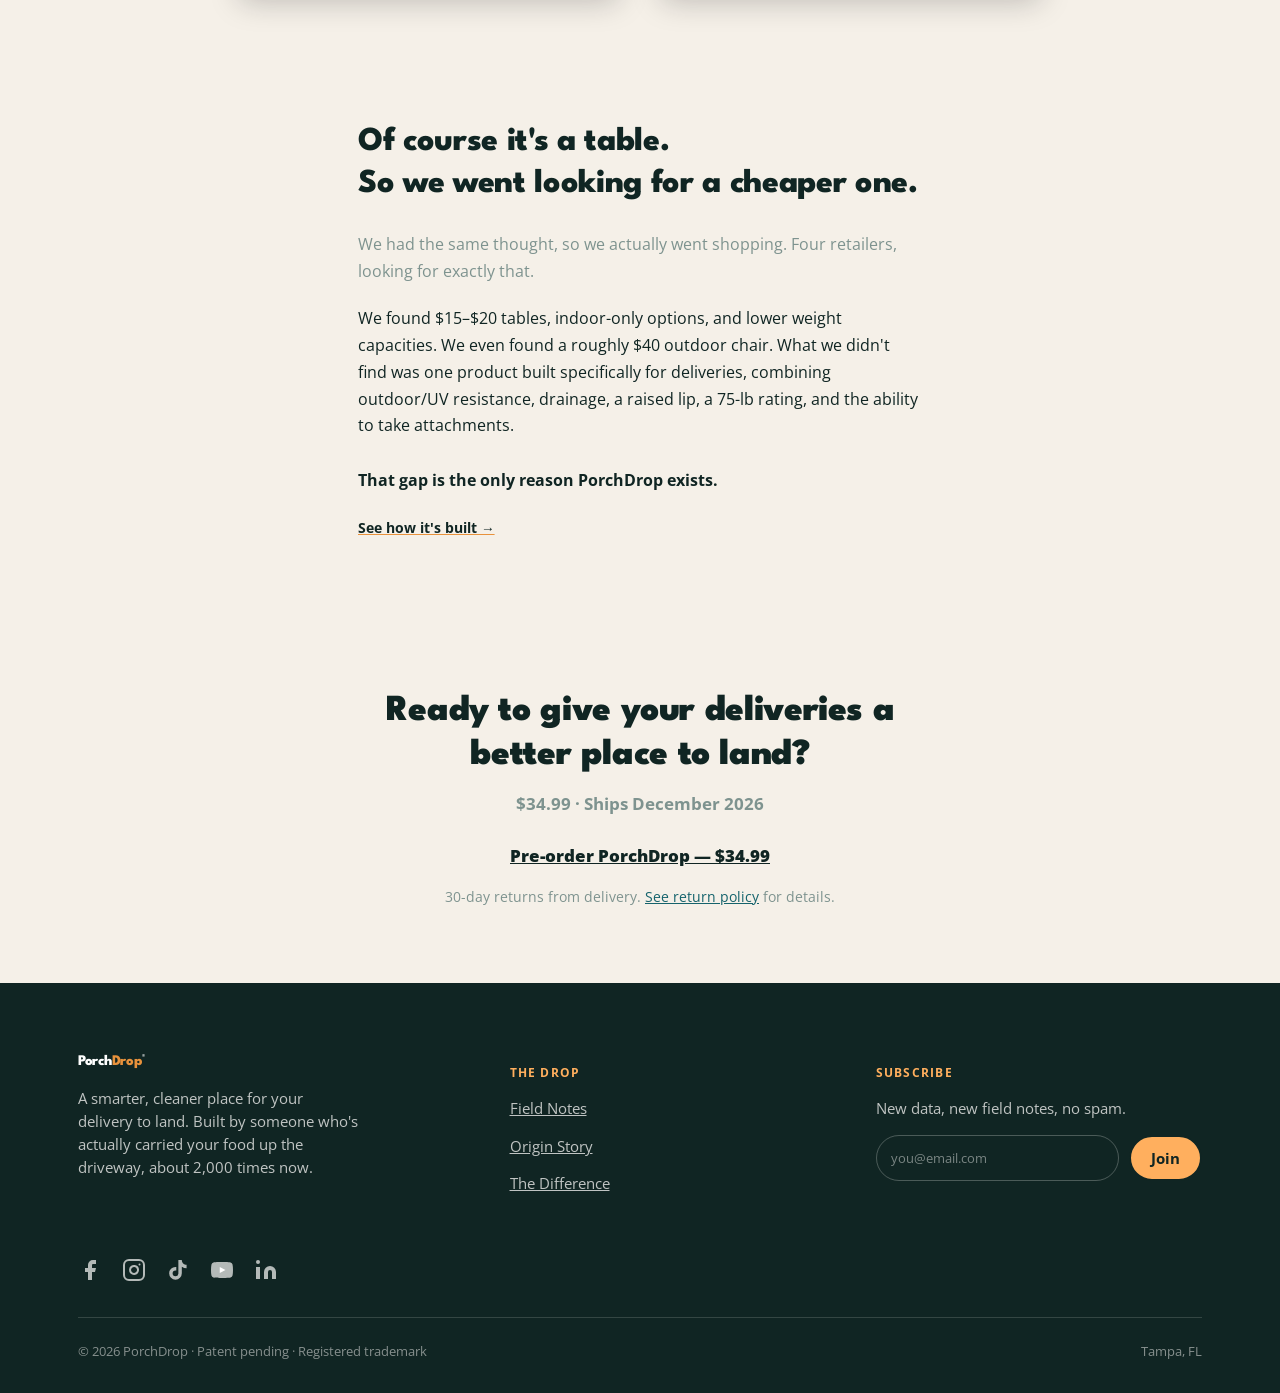
==== commit 6a62bfa3: "Add files via upload" ====
--- a/index.html
+++ b/index.html
@@ -533,7 +533,7 @@
       <div class="trust-item">
         <a href="https://www.homecrux.com/porchdrop-protects-food-deliveries-at-your-doorstep/403687/" target="_blank" rel="noopener" style="text-decoration:none;color:inherit;display:block;">
           <div class="trust-logo-chip"><img class="trust-logo" src="images/homecrux-logo.png" alt="Homecrux"></div>
-          <p>Featured by Homecrux.</p>
+          <p>Featured on Homecrux.</p>
         </a>
       </div>
       <div class="trust-item">
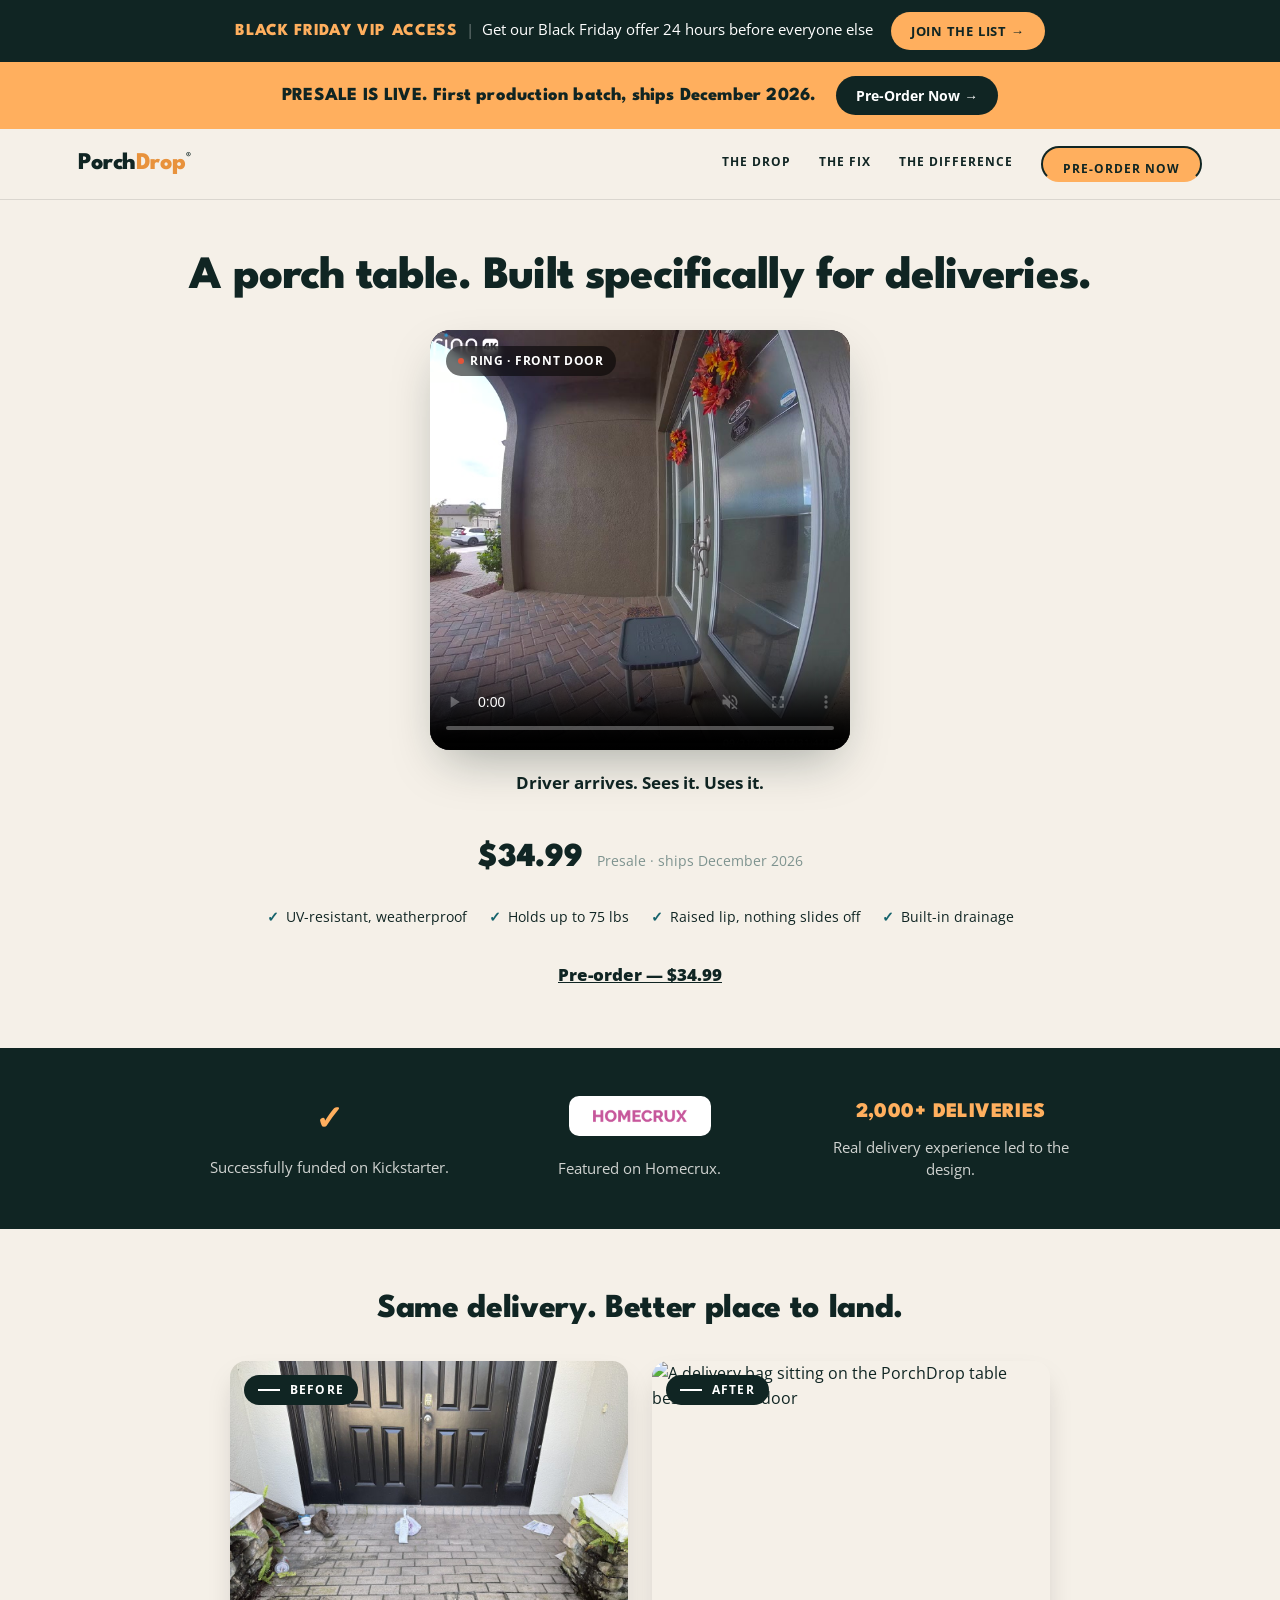
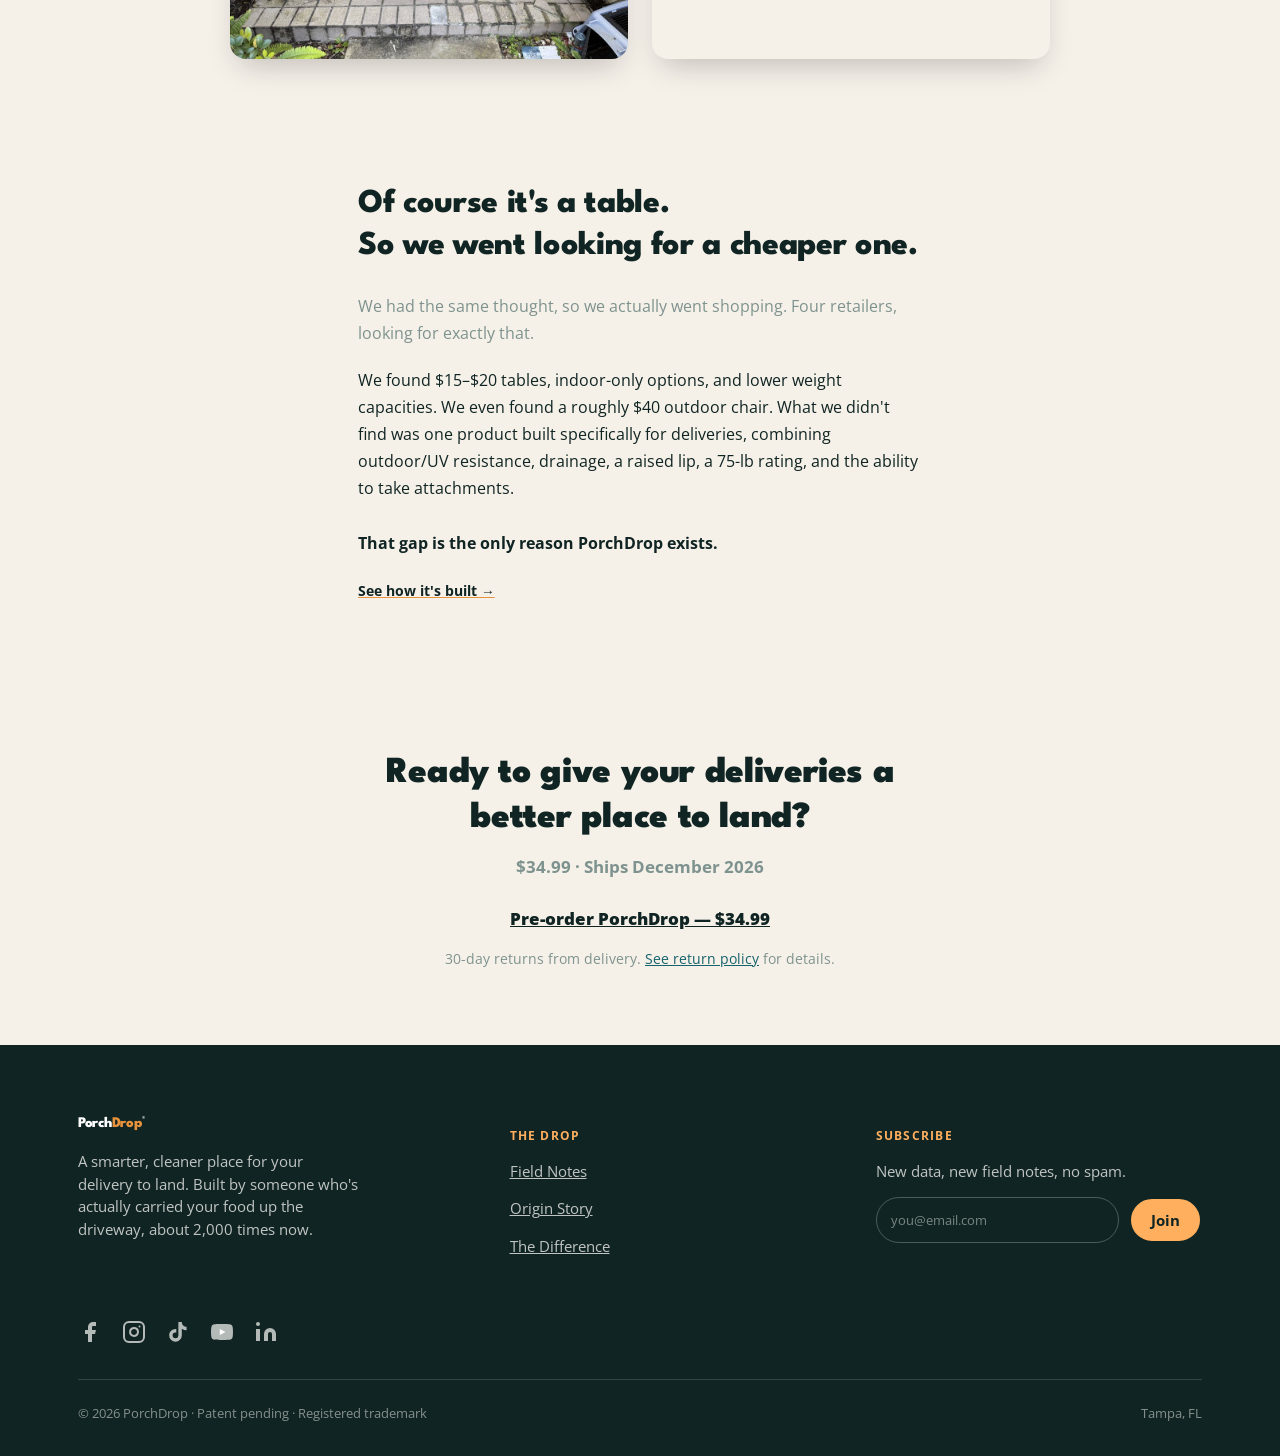
==== commit 647d3551: "Add files via upload" ====
--- a/index.html
+++ b/index.html
@@ -357,6 +357,14 @@
   .funded-banner-link{font-family:'Open Sans',sans-serif;font-weight:700;font-size:0.85rem;color:#fff;background:var(--ink);padding:9px 20px;border-radius:999px;text-decoration:none;white-space:nowrap;transition:transform .15s ease;}
   .funded-banner-link:hover{transform:translateY(-2px);}
   @media (max-width:700px){.funded-banner-text{font-size:0.95rem;}.funded-banner-inner{gap:10px;}}
+  .vip-banner{background:var(--ink);padding:12px 0;}
+  .vip-banner-inner{display:flex;align-items:center;justify-content:center;gap:18px;flex-wrap:wrap;}
+  .vip-banner-text{font-family:'Open Sans',sans-serif;font-size:0.95rem;color:#fff;text-align:center;line-height:1.35;}
+  .vip-banner-text strong{font-family:'League Spartan',sans-serif;font-weight:800;font-size:1.05rem;color:var(--orange);letter-spacing:0.04em;}
+  .vip-banner-sep{color:rgba(255,255,255,0.4);margin:0 8px;}
+  .vip-banner-link{font-family:'Open Sans',sans-serif;font-weight:700;font-size:0.82rem;letter-spacing:0.06em;color:var(--ink);background:var(--orange);padding:9px 20px;border-radius:999px;text-decoration:none;white-space:nowrap;transition:transform .15s ease;}
+  .vip-banner-link:hover{transform:translateY(-2px);}
+  @media (max-width:700px){.vip-banner-text{font-size:0.86rem;}.vip-banner-text strong{font-size:0.95rem;}.vip-banner-inner{gap:10px;}.vip-banner-sep{display:none;}.vip-banner-text strong{display:block;}}
   .press-feature{background:var(--ink);color:#fff;border-radius:24px;padding:40px 50px;display:flex;align-items:center;justify-content:space-between;gap:32px;flex-wrap:wrap;}
   .press-feature .press-badge{font-family:'Open Sans',sans-serif;background:var(--orange);color:var(--ink);padding:10px 16px;border-radius:999px;font-size:0.72rem;font-weight:700;letter-spacing:0.1em;text-transform:uppercase;white-space:nowrap;display:inline-block;}
   .press-feature p{color:rgba(255,255,255,0.9);font-family:'Open Sans',sans-serif;font-size:1.05rem;max-width:520px;margin:14px 0 0;}
@@ -466,6 +474,13 @@
 </head>
 <body>
 
+<div class="vip-banner">
+  <div class="wrap vip-banner-inner">
+    <span class="vip-banner-text"><strong>BLACK FRIDAY VIP ACCESS</strong><span class="vip-banner-sep">|</span>Get our Black Friday offer 24 hours before everyone else</span>
+    <a href="#subscribe" class="vip-banner-link" onclick="if(window.gtag){gtag('event','vip_banner_click');}">JOIN THE LIST →</a>
+  </div>
+</div>
+
 <div class="funded-banner">
   <div class="wrap funded-banner-inner">
     <span class="funded-banner-text">PRESALE IS LIVE. First production batch, ships December 2026.</span>
@@ -554,7 +569,7 @@
       </div>
       <div class="ba-item">
         <span class="ba-label">After</span>
-        <img src="images/hero-delivery-poster.jpg" alt="A driver placing a delivery bag on the PorchDrop table">
+        <img src="images/after-porchdrop.jpg" alt="A delivery bag sitting on the PorchDrop table beside a front door">
       </div>
     </div>
   </div>
@@ -595,7 +610,7 @@
         <p><a href="origin-story.html">Origin Story</a></p>
         <p><a href="the-difference.html">The Difference</a></p>
       </div>
-      <div>
+      <div id="subscribe">
         <h4>Subscribe</h4>
         <p>New data, new field notes, no spam.</p>
         <form action="https://myporchdrop.us15.list-manage.com/subscribe/post?u=5f2ee32a6f1c39ecd1f77d104&amp;id=20f4992905&amp;f_id=00b9c2e1f0" method="post" target="_blank" novalidate class="subscribe-row">
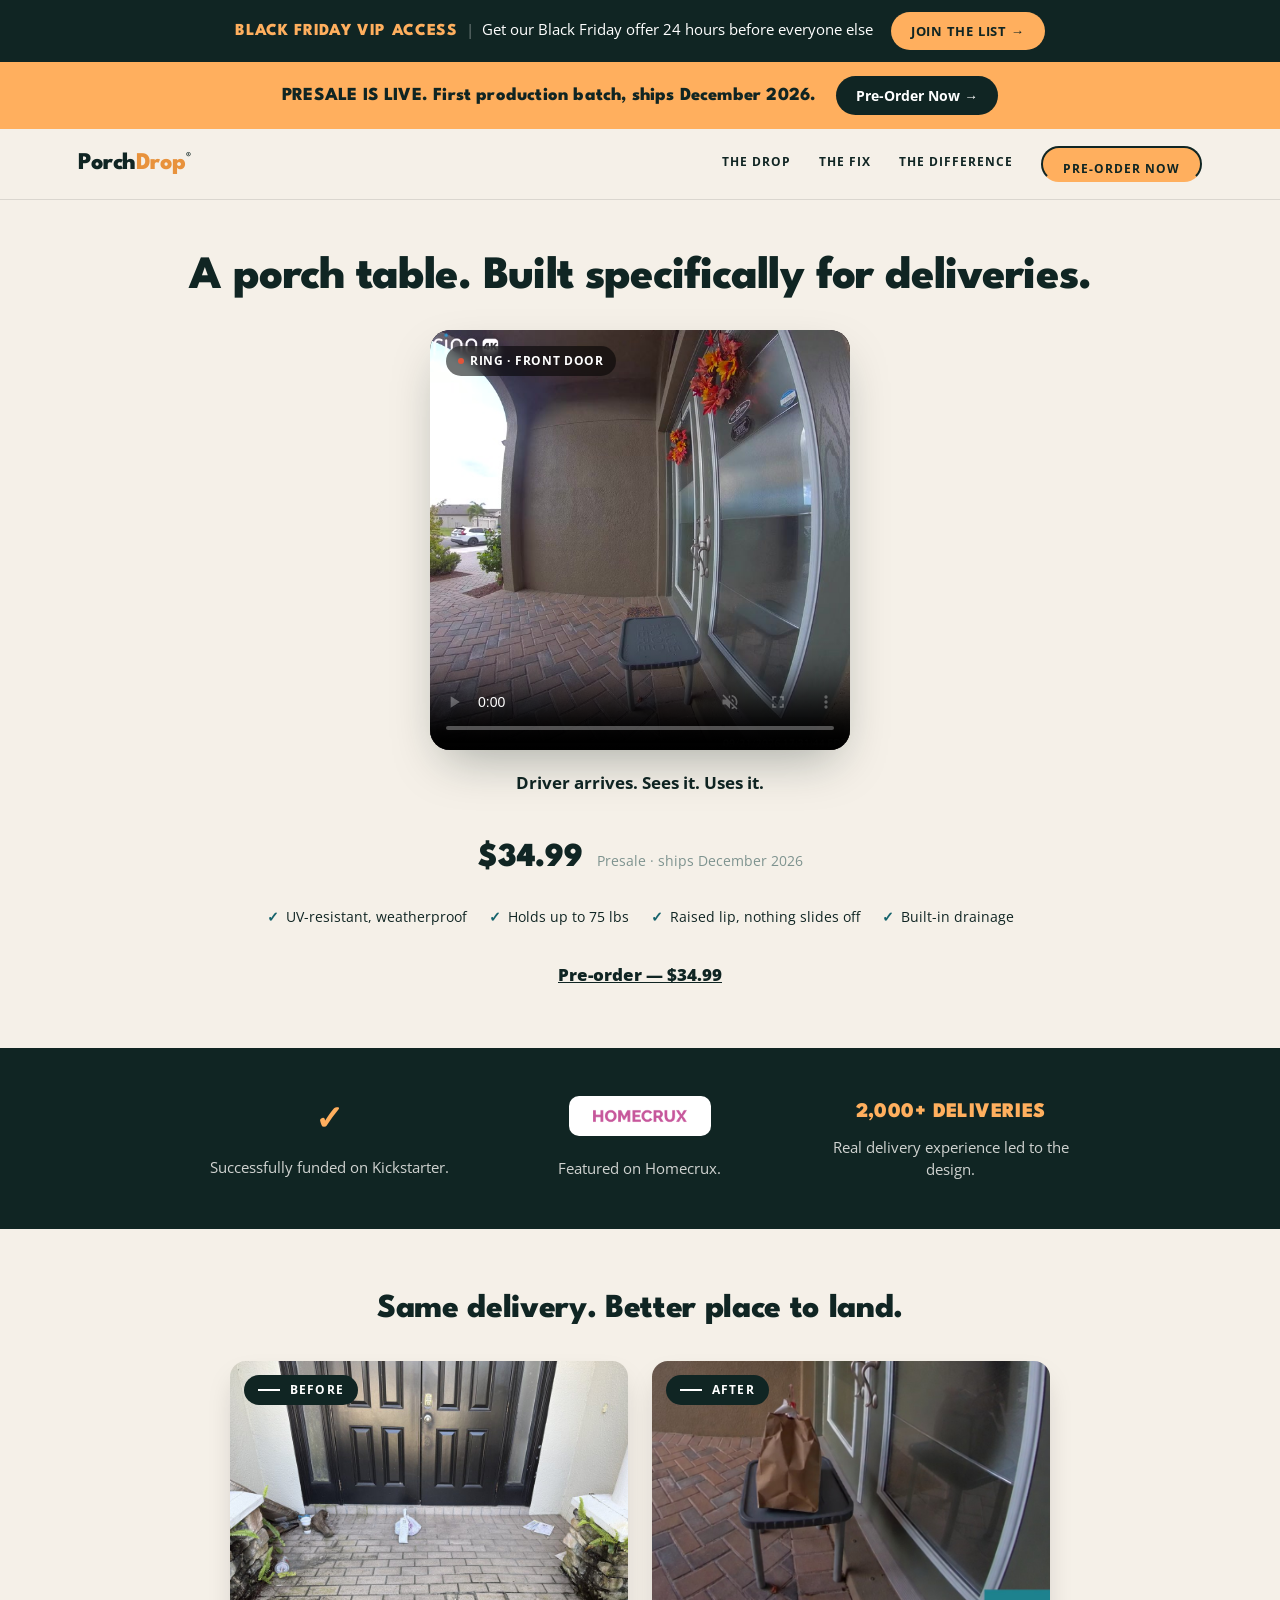
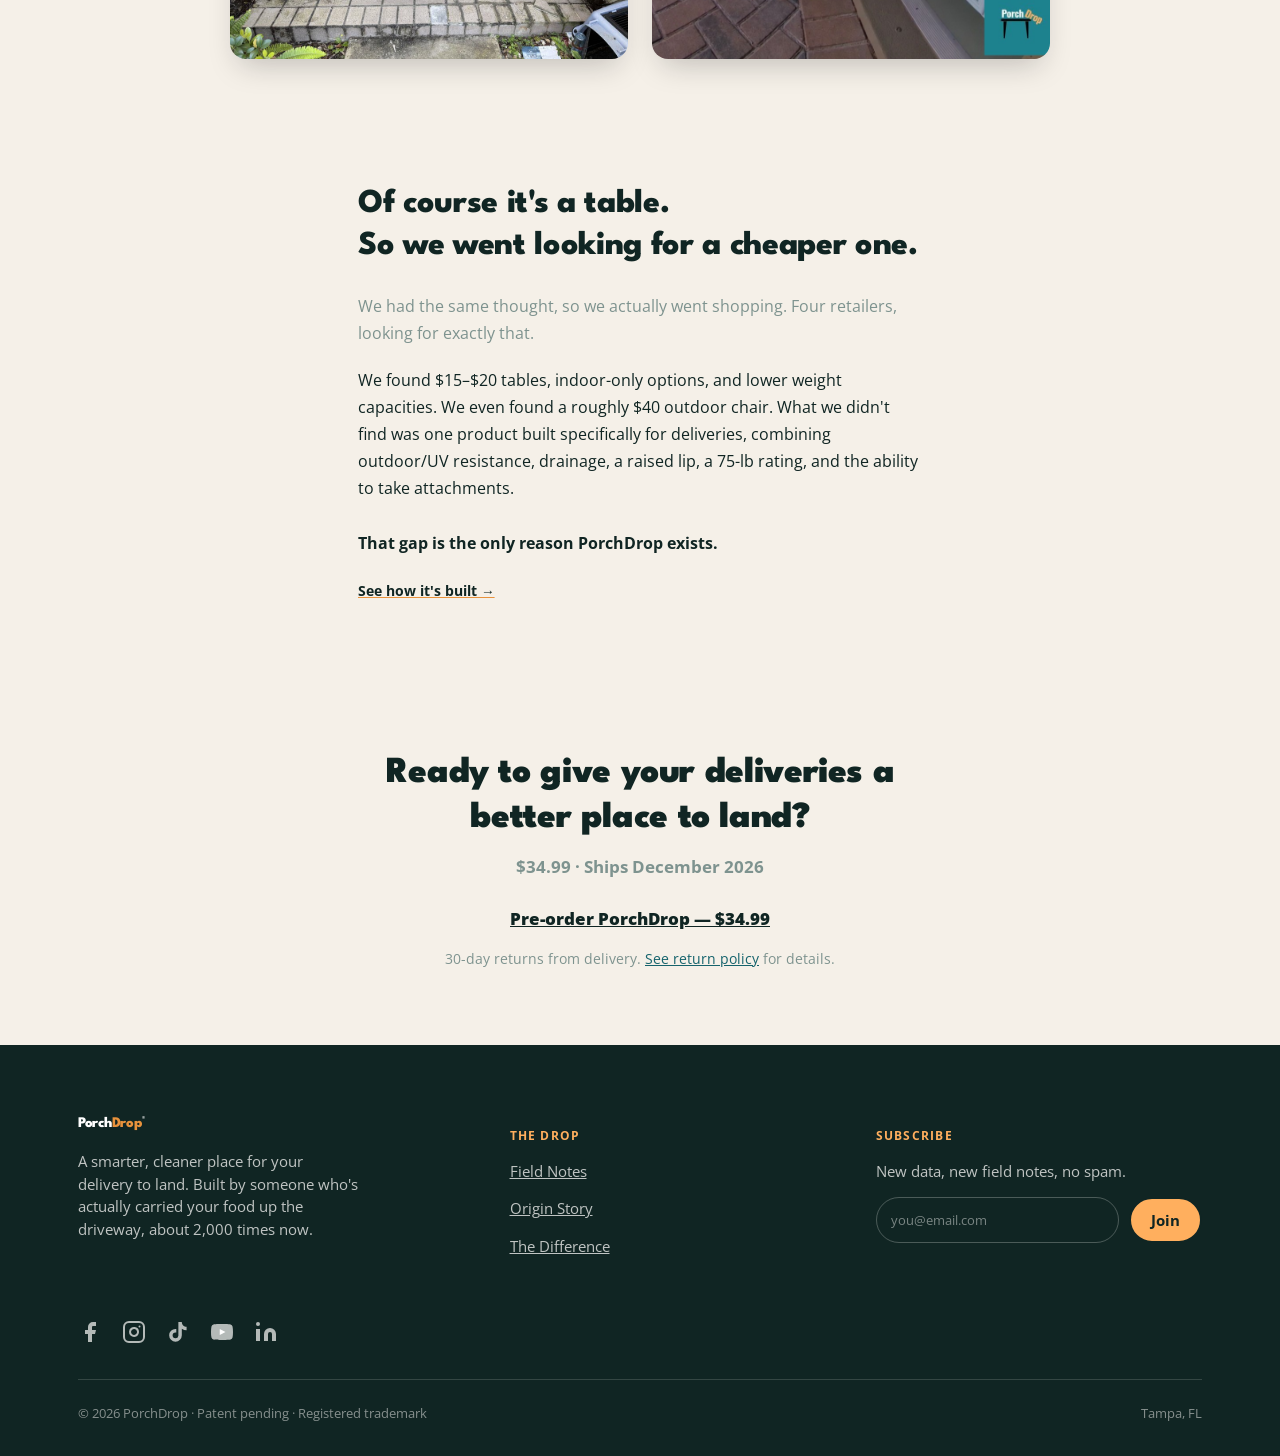
==== commit 80160bbf: "Add files via upload" ====
--- a/index.html
+++ b/index.html
@@ -477,7 +477,7 @@
 <div class="vip-banner">
   <div class="wrap vip-banner-inner">
     <span class="vip-banner-text"><strong>BLACK FRIDAY VIP ACCESS</strong><span class="vip-banner-sep">|</span>Get our Black Friday offer 24 hours before everyone else</span>
-    <a href="#subscribe" class="vip-banner-link" onclick="if(window.gtag){gtag('event','vip_banner_click');}">JOIN THE LIST →</a>
+    <a href="https://myporchdrop.us15.list-manage.com/subscribe/post?u=5f2ee32a6f1c39ecd1f77d104&amp;id=20f4992905&amp;f_id=00b9c2e1f0" target="_blank" rel="noopener" class="vip-banner-link" onclick="if(window.gtag){gtag('event','vip_banner_click');}">JOIN THE LIST →</a>
   </div>
 </div>
 
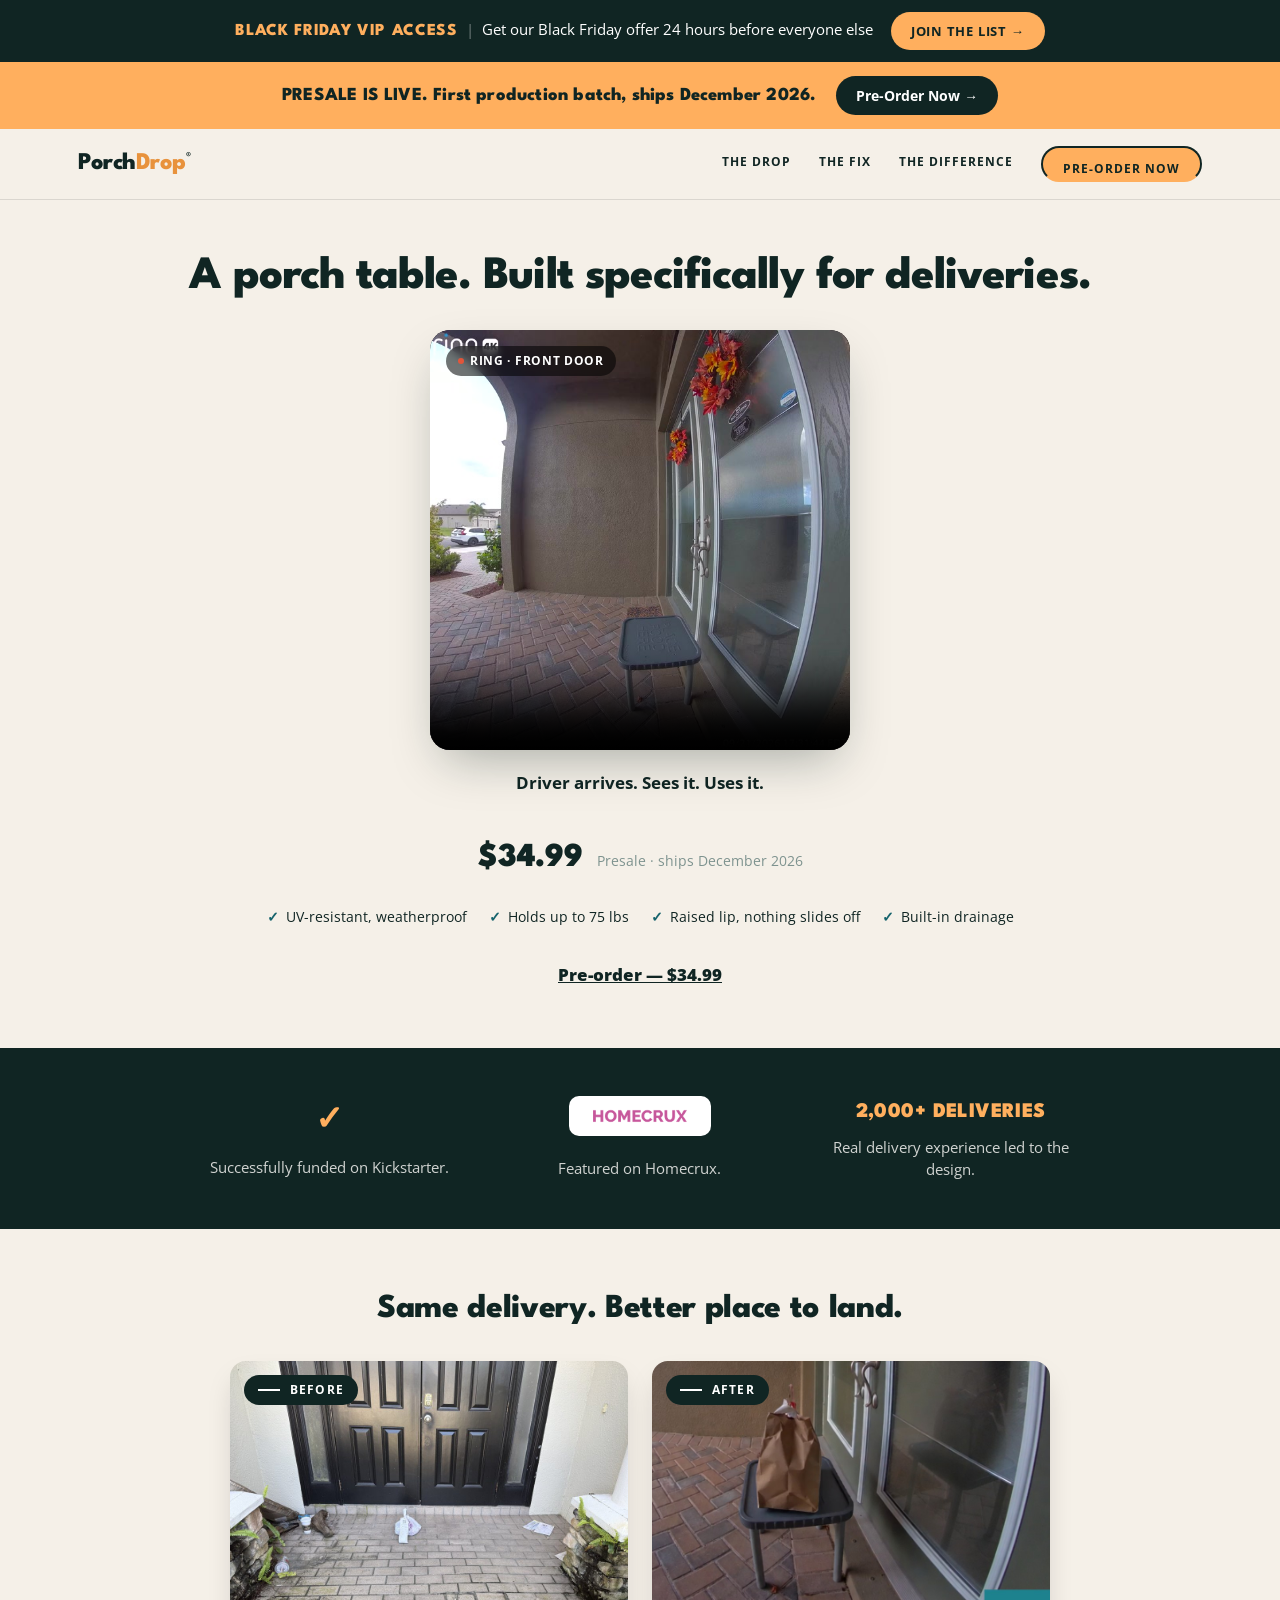
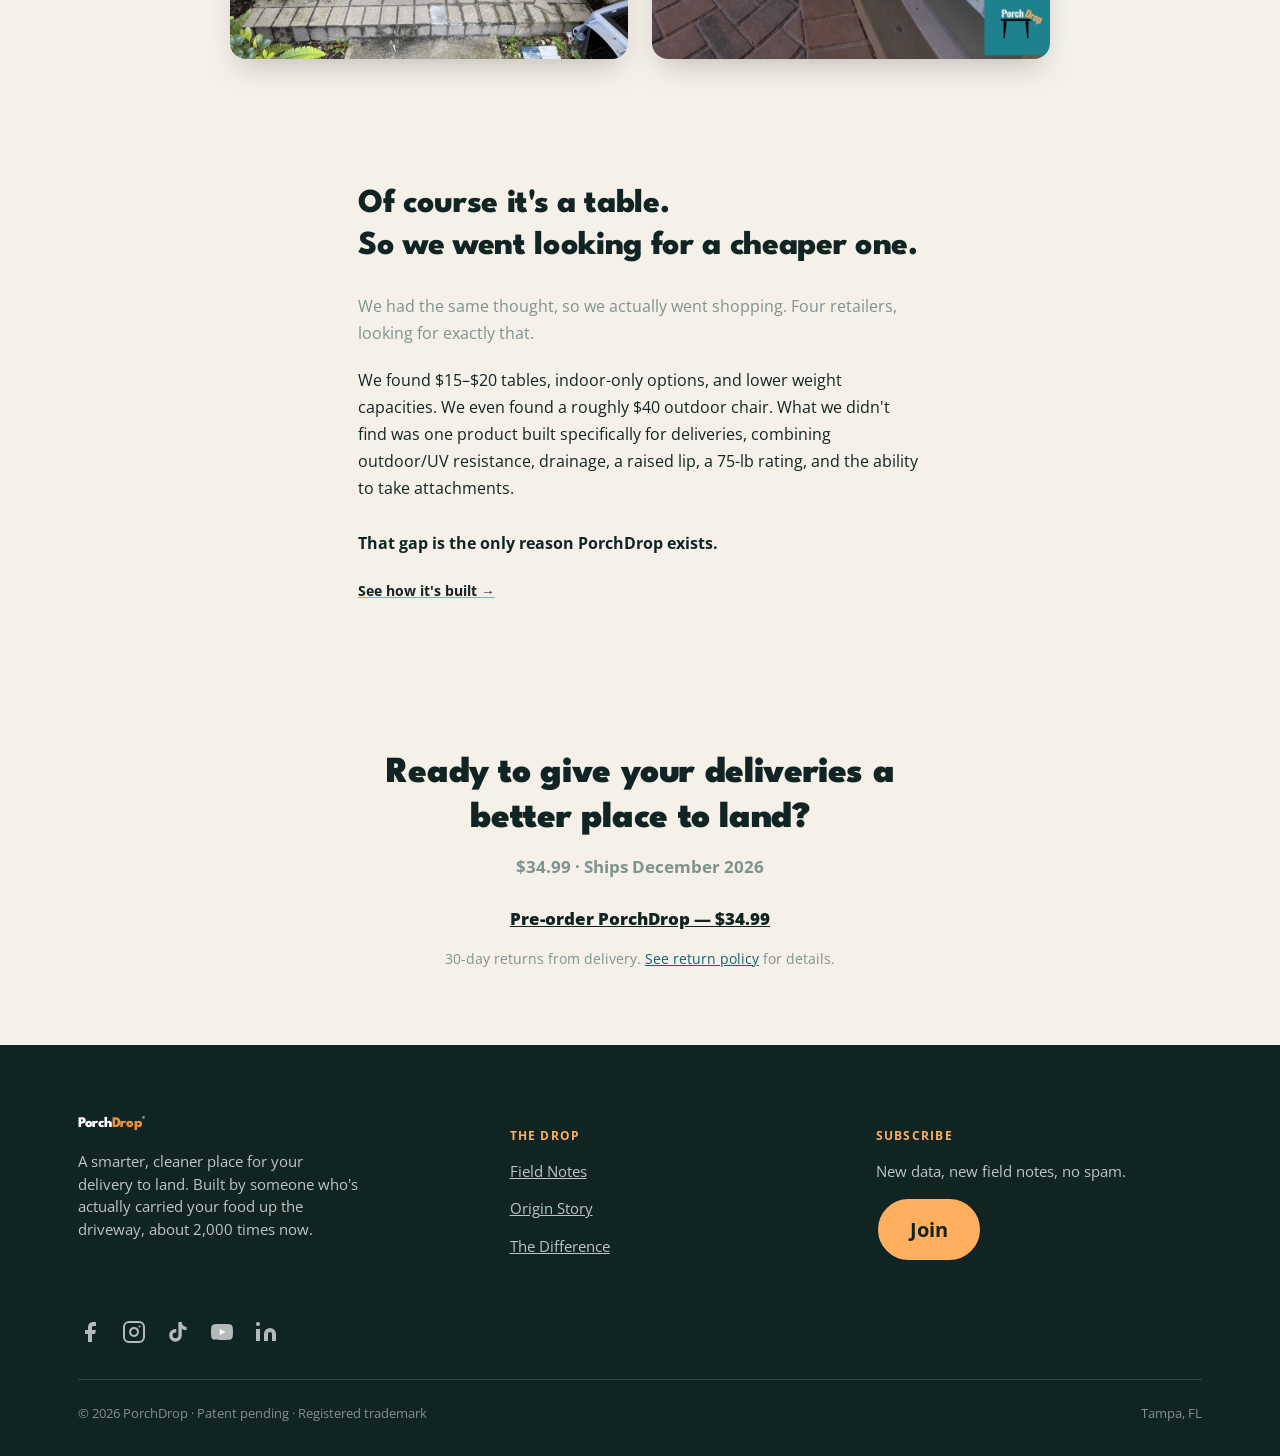
==== commit 3828839e: "Add files via upload" ====
--- a/index.html
+++ b/index.html
@@ -477,7 +477,7 @@
 <div class="vip-banner">
   <div class="wrap vip-banner-inner">
     <span class="vip-banner-text"><strong>BLACK FRIDAY VIP ACCESS</strong><span class="vip-banner-sep">|</span>Get our Black Friday offer 24 hours before everyone else</span>
-    <a href="https://myporchdrop.us15.list-manage.com/subscribe/post?u=5f2ee32a6f1c39ecd1f77d104&amp;id=20f4992905&amp;f_id=00b9c2e1f0" target="_blank" rel="noopener" class="vip-banner-link" onclick="if(window.gtag){gtag('event','vip_banner_click');}">JOIN THE LIST →</a>
+    <a href="http://eepurl.com/s9uVohfD09" target="_blank" rel="noopener" class="vip-banner-link" onclick="if(window.gtag){gtag('event','vip_banner_click');}">JOIN THE LIST →</a>
   </div>
 </div>
 
@@ -613,11 +613,7 @@
       <div id="subscribe">
         <h4>Subscribe</h4>
         <p>New data, new field notes, no spam.</p>
-        <form action="https://myporchdrop.us15.list-manage.com/subscribe/post?u=5f2ee32a6f1c39ecd1f77d104&amp;id=20f4992905&amp;f_id=00b9c2e1f0" method="post" target="_blank" novalidate class="subscribe-row">
-          <input type="email" name="EMAIL" placeholder="you@email.com" required>
-          <div aria-hidden="true" style="position:absolute;left:-5000px;"><input type="text" name="b_5f2ee32a6f1c39ecd1f77d104_20f4992905" tabindex="-1" value=""></div>
-          <button type="submit" class="btn" style="border:2px solid var(--ink);cursor:pointer;">Join</button>
-        </form>
+        <a href="http://eepurl.com/s9uVohfD09" target="_blank" rel="noopener" class="btn" style="border:2px solid var(--ink);color:var(--ink);font-size:1.25rem;padding:15px 32px;">Join</a>
       </div>
     </div>
     <div style="display:flex;gap:20px;align-items:center;margin-bottom:28px;flex-wrap:wrap;">
